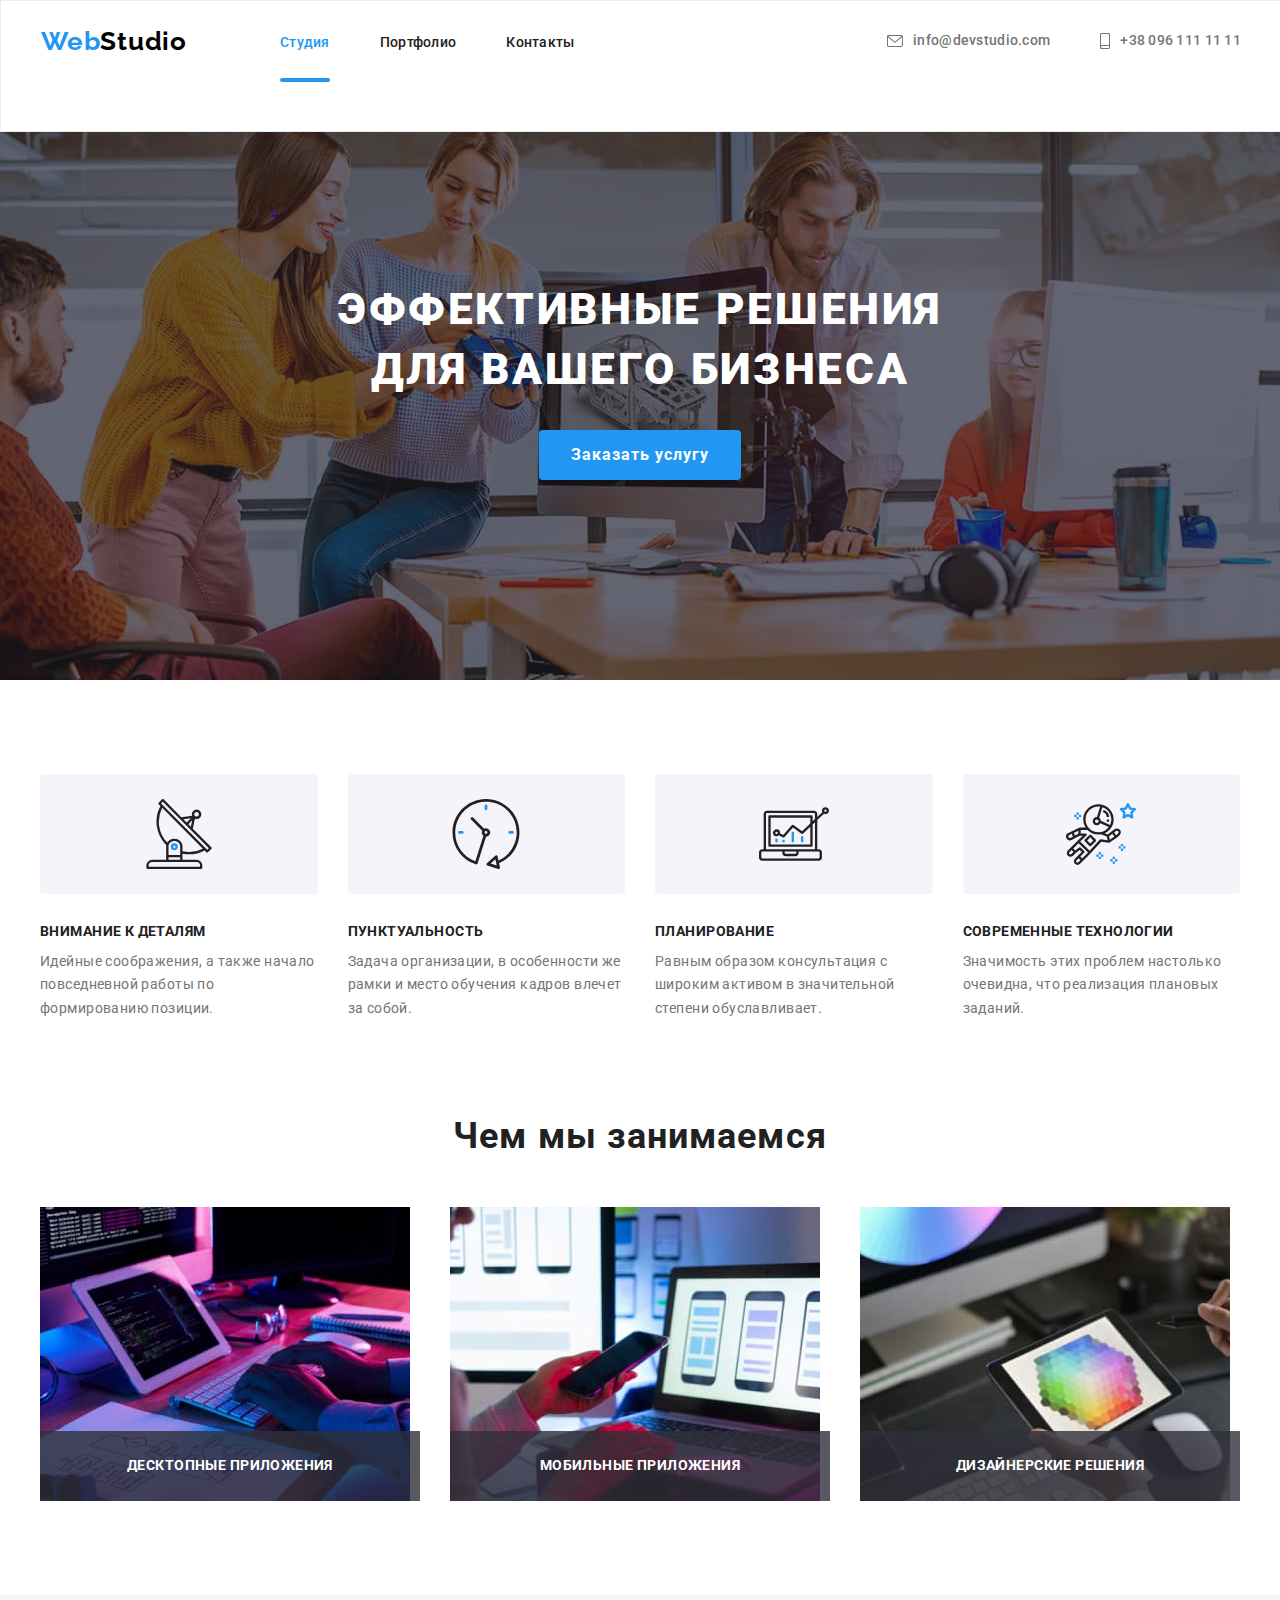
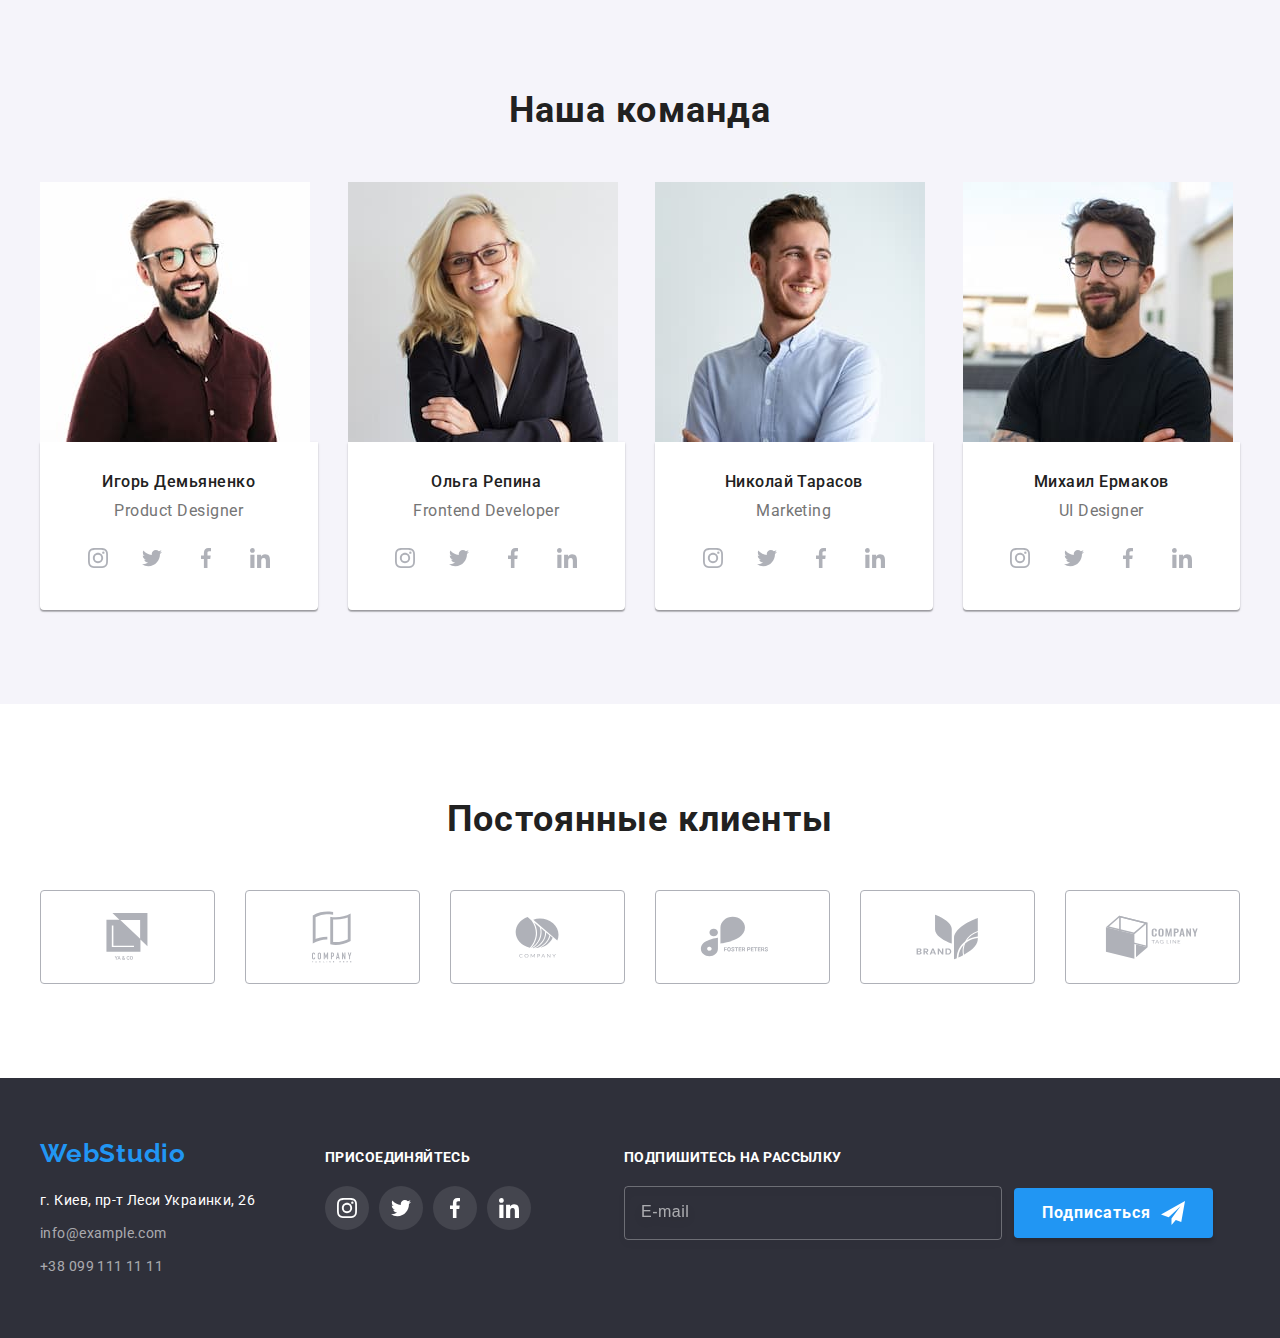
==== index.html @ 6114de19 "added settings of homework7" ====
<!DOCTYPE html>
<html lang="ru">
  <head>
    <meta charset="UTF-8" />
    <meta http-equiv="X-UA-Compatible" content="IE=edge" />
    <meta name="viewport" content="width=device-width, initial-scale=1.0" />
    <title>Web Studio</title>
    <link rel="preconnect" href="https://fonts.gstatic.com" />
    <link
      href="https://fonts.googleapis.com/css2?family=Raleway:wght@700&family=Roboto:wght@400;500;700;900&display=swap"
      rel="stylesheet"
    />
    <link rel="stylesheet" href="https://cdnjs.cloudflare.com/ajax/libs/modern-normalize/1.1.0/modern-normalize.min.css" integrity="sha512-wpPYUAdjBVSE4KJnH1VR1HeZfpl1ub8YT/NKx4PuQ5NmX2tKuGu6U/JRp5y+Y8XG2tV+wKQpNHVUX03MfMFn9Q==" crossorigin="anonymous" referrerpolicy="no-referrer" />
    <link rel="stylesheet" href="./css/main.min.css" />
  </head>

  <body>
    <!--Header-->
    <header class="header">
      <div class="container header__container">
        <nav class="navigation">
          <a class="logo link" href="./index.html" lang="en"
            >Web<span class="logo--black">Studio</span></a
          >
          <ul class="menu list">
            <li class="menu__item">
              <a class="menu__link link menu__link--current" href="./index.html">Студия</a>
            </li>
            <li class="menu__item">
              <a class="menu__link link" href="./portfolio.html">Портфолио</a>
            </li>
            <li class="menu__item">
              <a class="menu__link link" href="#contacts-studio">Контакты</a>
            </li>
          </ul>
        </nav>
        <ul class="contacts list">
          <li class="contacts__item">
            <a class="contacts__link link" href="mailto:info@devstudio.com">
              <svg class="contacts__icon" width="16" height="12">
                <use href="./images/icons.svg#icon-mail"></use>
              </svg>
              info@devstudio.com</a>
          </li>
          <li class="contacts__item">
            <a class="contacts__link link" href="tel:+380961111111">
              <svg class="contacts__icon" width="10" height="16">
                <use href="./images/icons.svg#icon-phone"></use>
              </svg>
              +38 096 111 11 11</a>
          </li>
        </ul>
      </div>
    </header>

    <main>
      <!--Hero-->
      <section class="hero">
        <div class="container">
          <h1 class="hero__title">Эффективные решения для вашего бизнеса</h1>
          <button class="btn hero__btn" type="button" data-modal-open>Заказать услугу</button>
        </div>
      </section>

      <!--Advantages-->
      <section class="advantages section">
        <h2 class="visually-hidden">Привилегии</h2>
        <div class="container">
          <ul class="advantages__list list">
            <li class="advantages__item">
              <div class="advantages__icon-container">
                <svg class="advantages__icon" width="70" height="70">
                  <use href="./images/icons.svg#icon-antenna"></use>
                </svg>
              </div>
              <h3 class="advantages__title">Внимание к деталям</h3>
              <p class="advantages__description">
                Идейные соображения, а также начало повседневной работы по формированию позиции.
              </p>
            </li>
            <li class="advantages__item">
              <div class="advantages__icon-container">
                <svg class="advantages__icon" width="70" height="70">
                  <use href="./images/icons.svg#icon-clock"></use>
                </svg>
              </div>
              <h3 class="advantages__title">Пунктуальность</h3>
              <p class="advantages__description">
                Задача организации, в особенности же рамки и место обучения кадров влечет за собой.
              </p>
            </li>
            <li class="advantages__item">
              <div class="advantages__icon-container">
                <svg class="advantages__icon" width="70" height="70">
                  <use href="./images/icons.svg#icon-diagram"></use>
                </svg>
              </div>
              <h3 class="advantages__title">Планирование</h3>
              <p class="advantages__description">
                Равным образом консультация с широким активом в значительной степени обуславливает.
              </p>
            </li>
            <li class="advantages__item">
              <div class="advantages__icon-container">
                <svg class="advantages__icon" width="70" height="70">
                  <use href="./images/icons.svg#icon-astronaut"></use>
                </svg>
              </div>
              <h3 class="advantages__title">Современные технологии</h3>
              <p class="advantages__description">
                Значимость этих проблем настолько очевидна, что реализация плановых заданий.
              </p>
            </li>
          </ul>
        </div>
      </section>

      <!--Servises-->
      <section class="servises section">
        <div class="container">
          <h2 class="servises__title title">Чем мы занимаемся</h2>
          <ul class="servises__list list">
            <li class="servises__item">
              <div class="servises__box">
              <img
                class="servises__photo"
                src="./images/our_job_laptop.jpg"
                alt="работа за компьютером"
                width="370"
                height="294"
              />
              <div class="servises__thumb">
                <p class="servises__description">Десктопные приложения</p>
              </div> 
            </div>
            </li>
            <li class="servises__item">
              <div class="servises__box">
                <img
                class="servises__photo"
                src="./images/our_job_phone.jpg"
                alt="синхронизирование с телефоном"
                width="370"
                height="294"
              />
              <div class="servises__thumb">
                <p class="servises__description">Мобильные приложения</p>
              </div> 
              </div>
            </li>
            <li class="servises__item">
              <div class="servises__box">
                <img
                  class="servises__photo"
                  src="./images/our_job_tablet.jpg"
                  alt="работа с планшетом"
                  width="370"
                  height="294"
                />
                <div class="servises__thumb">
                  <p class="servises__description">Дизайнерские решения</p>
                </div> 
              </div>  
            </li>
          </ul>
        </div>
      </section>

      <!--Team-->
      <section class="team section">
        <div class="container">
          <h2 class="team__title title">Наша команда</h2>
          <ul class="team__list list">
            <li class="team__list-item">
              <img class="team__photo"
                src="./images/igor_demiyanenko.jpg"
                alt="Игорь Демьяненко"
                width="270"
                height="260"
              />
              <div class="team__thumb">
                <h3 class="team__name">Игорь Демьяненко</h3>
                <p class="team__profession" lang="en">Product Designer</p>
                <ul class="social-list list">
                  <li class="social-list__item">
                    <a class="social-list__link link" href="https://www.instagram.com/" rel="noopener noreferrer">
                      <svg class="social-list__icon" width="20" height="20">
                        <use href="./images/icons.svg#icon-instagram"></use>
                      </svg>
                    </a>
                  </li>
                  <li class="social-list__item">
                    <a class="social-list__link link" href="https://twitter.com/" rel="noopener noreferrer">
                      <svg class="social-list__icon" width="20" height="20">
                        <use href="./images/icons.svg#icon-twitter"></use>
                      </svg>
                    </a>
                  </li>
                  <li class="social-list__item">
                    <a class="social-list__link link" href="https://www.facebook.com/" rel="noopener noreferrer">
                      <svg class="social-list__icon" width="20" height="20">
                        <use href="./images/icons.svg#icon-facebook"></use>
                      </svg>
                    </a>
                  </li>
                  <li class="social-list__item">
                    <a class="social-list__link link" href="https://www.linkedin.com" rel="noopener noreferrer">
                      <svg class="social-list__icon" width="20" height="20">
                        <use href="./images/icons.svg#icon-linkedin"></use>
                      </svg>
                    </a>
                  </li>
                </ul>
              </div>
            </li>
            <li class="team__list-item">
              <img class="team__photo"
                src="./images/olga_repina.jpg"
                alt="Ольга Репина"
                width="270"
                height="260"
              />
              <div class="team__thumb">
                <h3 class="team__name">Ольга Репина</h3>
                <p class="team__profession" lang="en">Frontend Developer</p>
                <ul class="social-list list">
                  <li class="social-list__item">
                    <a class="social-list__link link" href="https://www.instagram.com/" rel="noopener noreferrer">
                      <svg class="social-list__icon" width="20" height="20">
                        <use href="./images/icons.svg#icon-instagram"></use>
                      </svg>
                    </a>
                  </li>
                  <li class="social-list__item">
                    <a class="social-list__link link" href="https://twitter.com/" rel="noopener noreferrer">
                      <svg class="social-list__icon" width="20" height="20">
                        <use href="./images/icons.svg#icon-twitter"></use>
                      </svg>
                    </a>
                  </li>
                  <li class="social-list__item">
                    <a class="social-list__link link" href="https://www.facebook.com/" rel="noopener noreferrer">
                      <svg class="social-list__icon" width="20" height="20">
                        <use href="./images/icons.svg#icon-facebook"></use>
                      </svg>
                    </a>
                  </li>
                  <li class="social-list__item">
                    <a class="social-list__link link" href="https://www.linkedin.com" rel="noopener noreferrer">
                      <svg class="social-list__icon" width="20" height="20">
                        <use href="./images/icons.svg#icon-linkedin"></use>
                      </svg>
                    </a>
                  </li>
                </ul>
              </div>
            </li>
            <li class="team__list-item">
              <img class="team__photo"
                src="./images/nikolay_tarasov.jpg"
                alt="Николай Тарасов"
                width="270"
                height="260"
              />
              <div class="team__thumb">
                <h3 class="team__name">Николай Тарасов</h3>
                <p class="team__profession" lang="en">Marketing</p>
                <ul class="social-list list">
                  <li class="social-list__item">
                    <a class="social-list__link link" href="https://www.instagram.com/" rel="noopener noreferrer">
                      <svg class="social-list__icon" width="20" height="20">
                        <use href="./images/icons.svg#icon-instagram"></use>
                      </svg>
                    </a>
                  </li>
                  <li class="social-list__item">
                    <a class="social-list__link link" href="https://twitter.com/" rel="noopener noreferrer">
                      <svg class="social-list__icon" width="20" height="20">
                        <use href="./images/icons.svg#icon-twitter"></use>
                      </svg>
                    </a>
                  </li>
                  <li class="social-list__item">
                    <a class="social-list__link link" href="https://www.facebook.com/" rel="noopener noreferrer">
                      <svg class="social-list__icon" width="20" height="20">
                        <use href="./images/icons.svg#icon-facebook"></use>
                      </svg>
                    </a>
                  </li>
                  <li class="social-list__item">
                    <a class="social-list__link link" href="https://www.linkedin.com" rel="noopener noreferrer">
                      <svg class="social-list__icon" width="20" height="20">
                        <use href="./images/icons.svg#icon-linkedin"></use>
                      </svg>
                    </a>
                  </li>
                </ul>
              </div>
            </li>
            <li class="team__list-item">
              <img class="team__photo"
                src="./images/mikhail_ermakov.jpg"
                alt="Михаил Ермаков"
                width="270"
                height="260"
              />
              <div class="team__thumb">
                <h3 class="team__name">Михаил Ермаков</h3>
                <p class="team__profession" lang="en">UI Designer</p>
                <ul class="social-list list">
                  <li class="social-list__item">
                    <a class="social-list__link link" href="https://www.instagram.com/" rel="noopener noreferrer">
                      <svg class="social-list__icon" width="20" height="20">
                        <use href="./images/icons.svg#icon-instagram"></use>
                      </svg>
                    </a>
                  </li>
                  <li class="social-list__item">
                    <a class="social-list__link link" href="https://twitter.com/" rel="noopener noreferrer">
                      <svg class="social-list__icon" width="20" height="20">
                        <use href="./images/icons.svg#icon-twitter"></use>
                      </svg>
                    </a>
                  </li>
                  <li class="social-list__item">
                    <a class="social-list__link link" href="https://www.facebook.com/" rel="noopener noreferrer">
                      <svg class="social-list__icon" width="20" height="20">
                        <use href="./images/icons.svg#icon-facebook"></use>
                      </svg>
                    </a>
                  </li>
                  <li class="social-list__item">
                    <a class="social-list__link link" href="https://www.linkedin.com" rel="noopener noreferrer">
                      <svg class="social-list__icon" width="20" height="20">
                        <use href="./images/icons.svg#icon-linkedin"></use>
                      </svg>
                    </a>
                  </li>
                </ul>
              </div>
            </li>
          </ul>
        </div>
      </section>

      <!--Clients-->
      <section class="clients section">
        <div class="container">
          <h2 class="clients__title title">Постоянные клиенты</h2>
          <ul class="clients__list list">
            <li class="clients__list-item">
              <a class="clients__link link" href="#">
                <svg class="clients__icon" width="42" height="47">
                  <use href="./images/icons.svg#icon-client-first"></use>
                </svg>
              </a>
            </li>
            <li class="clients__list-item">
              <a class="clients__link link" href="#">
                <svg class="clients__icon" width="40" height="52">
                  <use href="./images/icons.svg#icon-client-second"></use>
                </svg>
              </a>
            </li>
            <li class="clients__list-item">
              <a class="clients__link link" href="#">
                <svg class="clients__icon" width="44" height="42">
                  <use href="./images/icons.svg#icon-client-third"></use>
                </svg>
              </a>
            </li>
            <li class="clients__list-item">
              <a class="clients__link link" href="#">
                <svg class="clients__icon" width="85" height="41">
                  <use href="./images/icons.svg#icon-client-fourth"></use>
                </svg>
              </a>
            </li>
            <li class="clients__list-item">
              <a class="clients__link link" href="#">
                <svg class="clients__icon" width="63" height="46">
                  <use href="./images/icons.svg#icon-client-fifth"></use>
                </svg>
              </a>
            </li>
            <li class="clients__list-item">
              <a class="clients__link link" href="#">
                <svg class="clients__icon" width="94" height="44">
                  <use href="./images/icons.svg#icon-client-sixth"></use>
                </svg>
              </a>
            </li>
          </ul>
        </div>
      </section>
    </main>

    <!--Footer-->
    <footer id="contacts-studio" class="footer">
      <div class="container footer__container">
        <div class="footer__contacts-box">
          <a class="logo link" href="./index.html" lang="en">Web<span class="logo--white">Studio</span></a>
          <address class="address">г. Киев, пр-т Леси Украинки, 26</address>
          <ul class="main-contacts list">
            <li class="main-contacts__item">
              <a class="main-contacts__link link" href="mailto:info@example.com">info@example.com</a>
            </li>
            <li class="main-contacts__item">
              <a class="main-contacts__link link" href="tel:+380991111111">+38 099 111 11 11</a>
            </li>
          </ul>
        </div>
        <div class="footer__social-box">
          <p class="footer__title">присоединяйтесь</p>
          <ul class="social-list list">
            <li class="social-list__item">
              <a class="social-list__link social-list__link--dark-theme link" href="https://www.instagram.com/" rel="noopener noreferrer">
                <svg class="social-list__icon" width="20" height="20">
                  <use href="./images/icons.svg#icon-instagram"></use>
                </svg>
              </a>
            </li>
            <li class="social-list__item">
              <a class="social-list__link social-list__link--dark-theme link" href="https://twitter.com/" rel="noopener noreferrer">
                <svg class="social-list__icon" width="20" height="20">
                  <use href="./images/icons.svg#icon-twitter"></use>
                </svg>
              </a>
            </li>
            <li class="social-list__item">
              <a class="social-list__link social-list__link--dark-theme link" href="https://www.facebook.com/" rel="noopener noreferrer">
                <svg class="social-list__icon" width="20" height="20">
                  <use href="./images/icons.svg#icon-facebook"></use>
                </svg>
              </a>
            </li>
            <li class="social-list__item">
              <a class="social-list__link social-list__link--dark-theme link" href="https://www.linkedin.com" rel="noopener noreferrer">
                <svg class="social-list__icon" width="20" height="20">
                  <use href="./images/icons.svg#icon-linkedin"></use>
                </svg>
              </a>
            </li>
          </ul>
        </div>
        <div class="footer__modal-box">
          <p class="footer__title">Подпишитесь на рассылку</p>
          <form class="footer__modal-form" action="#">
            <label class="footer__modal-lable">
              <input class="footer__modal-input" type="email" name="footer-mail" placeholder="E-mail">
            </label>
            <button class="footer__subscribe-btn btn" type="submit">Подписаться
              <svg class="footer__subscribe-icon" width="24" height="24">
                <use href="./images/icons.svg#icon-send"></use>
              </svg>
            </button>
          </form>
        </div>
      </div>
    </footer>

    <div class="backdrop is-hidden" data-modal>
      <div class="modal">
        <button class="modal__close-btn" type="button" data-modal-close>
        <svg class="modal__close-icon" width="18" height="18">
          <use href="./images/icons.svg#icon-close"></use>
        </svg>
      </button>
      <form class="modal-form" action="#">
        <p class="modal-form__title">Оставьте свои данные, мы вам перезвоним</p>
        <label class="modal-form__field">
          Имя
          <span class="modal-form__input-wrapper">
            <input class="modal-form__input" type="text" name="name" required minlength="2" pattern="[a-zA-Zа-яёА-ЯЁ]+" title="Введите имя используя символы кирилицы и латиницы" autofocus>
            <svg class="modal-form__icon" width="18" height="18">
              <use href="./images/icons.svg#icon-user-modal"></use>
            </svg>
          </span>
        </label>
        <label class="modal-form__field">
          Телефон
          <span class="modal-form__input-wrapper">
            <input class="modal-form__input" type="tel" name="phone" required pattern="[0-9]{3}-[0-9]{3}-[0-9]{2}-[0-9]{2}" title="096-111-11-11">
            <svg class="modal-form__icon" width="18" height="18">
              <use href="./images/icons.svg#icon-phone-modal"></use>
            </svg>
          </span>
        </label>
        <label class="modal-form__field">
          Почта
          <span class="modal-form__input-wrapper">
            <input class="modal-form__input" type="email" name="mail" required>
            <svg class="modal-form__icon" width="18" height="18">
              <use href="./images/icons.svg#icon-mail-modal"></use>
            </svg>
          </span>
        </label>
        <label class="modal-form__field">
          Комментарий
          <textarea class="modal-form__textarea" name="comment" placeholder="Введите текст"></textarea>
        </label>
        <input class="modal-form__checkbox visually-hidden" type="checkbox" id="policy-agreement" name="checkbox" required>
        <label class="modal-form__policy-label" for="policy-agreement">Соглашаюсь с рассылкой и принимаю&nbsp;<a href="#" class="modal-form__policy-link">Условия договора</a></label>
        <button class="modal-form__btn btn" type="submit" >Отправить</button>
      </form>
      </div>
    </div>

    <script src="./js/modal.js"></script>
  </body>
</html>
---- css/main.min.css ----
:root{--main-font: 'Roboto', sans-serif;--secondary-font: 'Raleway', sans-serif;--main-font-color: #212121;--secondary-font-color: #757575;--accent-color: #2196f3;--main-background-color: #F5F4FA;--secondary-background-color: #2f303a}.visually-hidden{position:absolute !important;clip:rect(1px 1px 1px 1px);clip:rect(1px, 1px, 1px, 1px);padding:0 !important;border:0 !important;height:1px !important;width:1px !important;overflow:hidden}.advantages__title,.servises__description,.footer__title{font-weight:700;font-size:14px;line-height:1.14;letter-spacing:0.03em;text-transform:uppercase;color:#FFFFFF}h1,h2,h3,h4,h5,h6,p{margin-top:0;margin-bottom:0}ul,ol{margin-top:0;margin-bottom:0;padding-left:0}img{display:block;max-width:100%}.list{list-style:none}.link{text-decoration:none}body{margin:0;padding-top:80px;font-family:var(--main-font);color:var(--main-font-color)}.section{padding-top:94px;padding-bottom:94px}.container{width:1200px;margin-left:auto;margin-right:auto;padding-left:15px;padding-right:15px}.logo{display:block;font-family:var(--secondary-font);font-weight:700;font-size:26px;line-height:1.19;letter-spacing:0.03em;color:var(--accent-color)}.title{font-size:36px;line-height:1.17;text-align:center;letter-spacing:0.03em}.social-list{display:flex;justify-content:center}.social-list__item:not(:last-child){margin-right:10px}.social-list__link{display:flex;justify-content:center;align-items:center;width:44px;height:44px;border-radius:50%;fill:#AFB1B8;background-color:#FFFFFF;transition:background-color 250ms cubic-bezier(0.4, 0, 0.2, 1)}.social-list__link:hover,.social-list__link:focus{fill:#FFFFFF;background-color:var(--accent-color)}.btn{align-items:center;justify-content:center;font-family:inherit;font-weight:700;font-size:16px;line-height:1.87;letter-spacing:0.06em;color:#ffffff;background:var(--accent-color);box-shadow:0px 4px 4px rgba(0,0,0,0.15);border:none;border-radius:4px;cursor:pointer;transition:background-color 250ms cubic-bezier(0.4, 0, 0.2, 1)}.btn:hover,.btn:focus{background:#188CE8}.backdrop{position:fixed;top:0;left:0;width:100vw;height:100vh;z-index:200;background-color:rgba(0,0,0,0.2);opacity:1;visibility:visible;pointer-events:auto;transition:opacity 250ms cubic-bezier(0.4, 0, 0.2, 1),visibility 250ms cubic-bezier(0.4, 0, 0.2, 1)}.modal{position:absolute;left:50%;top:50%;transform:translate(-50%, -50%);width:528px;height:581px;background-color:#FFFFFF}.modal__close-btn{position:absolute;display:flex;align-items:center;justify-content:center;top:8px;right:8px;padding:0;width:30px;height:30px;background:#FFFFFF;border:1px solid rgba(0,0,0,0.1);border-radius:50%;cursor:pointer;transition:border-color 250ms cubic-bezier(0.4, 0, 0.2, 1),fill 250ms cubic-bezier(0.4, 0, 0.2, 1)}.modal__close-btn:hover,.modal__close-btn:focus{border-color:var(--accent-color);fill:var(--accent-color)}.is-hidden{opacity:0;visibility:hidden;pointer-events:none}.modal-form{display:flex;flex-direction:column;padding:40px}.modal-form__title{margin-bottom:12px;font-weight:700;font-size:20px;line-height:1.15;text-align:center;letter-spacing:0.03em}.modal-form__field{font-size:12px;line-height:1.17;letter-spacing:0.01em;color:var(--secondary-font-color)}.modal-form__input-wrapper{position:relative;display:block;margin-bottom:10px;margin-top:4px}.modal-form__input{width:100%;height:40px;padding-left:42px;border:1px solid rgba(33,33,33,0.2);border-radius:4px;transition:border-color 250ms cubic-bezier(0.4, 0, 0.2, 1)}.modal-form__input:focus{outline:none;border-color:var(--accent-color)}.modal-form__icon{position:absolute;display:block;left:12px;top:50%;transform:translateY(-50%);transition:fill 250ms cubic-bezier(0.4, 0, 0.2, 1)}.modal-form__input:focus+.modal-form__icon{fill:var(--accent-color)}.modal-form__textarea{width:100%;height:120px;resize:none;margin-top:4px;padding:12px 16px;border:1px solid rgba(33,33,33,0.2);border-radius:4px;transition:border-color 250ms cubic-bezier(0.4, 0, 0.2, 1)}.modal-form__textarea:focus{outline:none;border-color:var(--accent-color)}.modal-form__textarea::placeholder{font-size:12px;line-height:1.17;letter-spacing:0.01em;color:rgba(117,117,117,0.5)}.modal-form__policy-label{display:flex;align-items:center;justify-content:center;margin-top:20px;font-size:14px;line-height:1.71;letter-spacing:0.03em;color:var(--secondary-font-color)}.modal-form__policy-label::before{content:"";display:block;width:16px;height:15px;margin-right:8px;border-radius:2px;border:2px solid #212121;cursor:pointer;transition:background-color 250ms cubic-bezier(0.4, 0, 0.2, 1)}.modal-form__checkbox:checked+.modal-form__policy-label::before{background-image:url(../images/checkbox.svg);background-repeat:no-repeat;background-color:var(--accent-color);background-position:center;border:none}.modal-form__policy-link{color:var(--accent-color)}.modal-form__btn{align-self:center;margin-top:30px;padding:10px 55px}.header{position:fixed;top:0;left:0;width:100%;min-height:80px;z-index:100;padding:25px 0;border:1px solid #ECECEC;background-color:#FFFFFF}.header__container{display:flex;align-items:center}.navigation{display:flex;align-items:center}.logo--black{margin-right:93px;color:#000}.menu{display:flex;align-items:center}.menu__item:not(:last-child),.contacts__item:not(:last-child){margin-right:50px}.menu__link{position:relative;padding-top:5px;padding-bottom:5px;font-style:normal;font-weight:500;font-size:14px;line-height:1.14;letter-spacing:0.02em;color:inherit;transition:color 250ms cubic-bezier(0.4, 0, 0.2, 1)}.menu__link:hover,.menu__link:focus{color:var(--accent-color)}.menu__link--current{position:relative;color:var(--accent-color);padding-bottom:32px}.menu__link--current::after{position:absolute;display:block;content:"";height:4px;bottom:0;width:100%;background-color:var(--accent-color);border-radius:2px}.contacts{display:flex;align-items:center;margin-left:auto}.contacts__link{display:flex;align-items:center;padding-top:5px;padding-bottom:5px;font-weight:500;font-size:14px;line-height:1.14;letter-spacing:0.02em;color:var(--secondary-font-color);fill:var(--secondary-font-color);transition:color 250ms cubic-bezier(0.4, 0, 0.2, 1),fill 250ms cubic-bezier(0.4, 0, 0.2, 1)}.contacts__link:hover,.contacts__link:focus{color:var(--accent-color);fill:var(--accent-color)}.contacts__icon{margin-right:10px}.hero{max-width:1600px;margin-left:auto;margin-right:auto;background-color:var(--secondary-background-color);background-image:linear-gradient(to right, rgba(47,48,58,0.4), rgba(47,48,58,0.4)),url("../images/hero.jpg");background-repeat:no-repeat;background-position:center;background-size:cover;text-align:center;padding:200px 0}.hero__title{width:696px;margin-left:auto;margin-right:auto;margin-bottom:30px;font-family:Roboto;font-weight:900;font-size:44px;line-height:1.36;letter-spacing:0.06em;text-transform:uppercase;color:#ffffff}.hero__btn{padding:10px 32px}.advantages{padding-bottom:47px}.advantages__list{display:flex;flex-wrap:wrap;margin-left:-30px;margin-top:-30px}.advantages__item{flex-basis:calc((100% - 120px) / 4);margin-left:30px;margin-top:30px}.advantages__icon-container{display:flex;justify-content:center;align-items:center;height:120px;margin-bottom:30px;background-color:var(--main-background-color);border-radius:4px}.advantages__title{margin-bottom:10px;color:var(--main-font-color)}.advantages__description{font-size:14px;line-height:1.71;letter-spacing:0.03em;color:var(--secondary-font-color)}.servises{padding-top:47px}.servises__title{margin-bottom:50px}.servises__list{display:flex;flex-wrap:wrap;margin-left:-30px;margin-top:-30px}.servises__box{position:relative}.servises__thumb{position:absolute;display:flex;align-items:center;justify-content:center;bottom:0;left:0;width:100%;height:70px;background:rgba(47,48,58,0.8)}.servises__item{flex-basis:calc((100% - 90px) / 3);margin-left:30px;margin-top:30px}.team{background-color:var(--main-background-color)}.team__title{margin-bottom:50px}.team__list{display:flex;flex-wrap:wrap;margin-left:-30px;margin-top:-30px}.team__list-item{flex-basis:calc((100% - 120px) / 4);margin-left:30px;margin-top:30px}.team__thumb{padding:30px 0;background:#FFFFFF;box-shadow:0px 1px 3px rgba(0,0,0,0.12),0px 1px 1px rgba(0,0,0,0.14),0px 2px 1px rgba(0,0,0,0.2);border-radius:0px 0px 4px 4px}.team__name{margin-bottom:10px;font-weight:500;font-size:16px;line-height:1.19;text-align:center;letter-spacing:0.03em}.team__profession{margin-bottom:16px;font-size:16px;line-height:1.19;text-align:center;letter-spacing:0.03em;color:var(--secondary-font-color)}.clients__title{margin-bottom:50px}.clients__list{display:flex;flex-wrap:wrap;margin-left:-30px;margin-top:-30px}.clients__list-item{flex-basis:calc((100% - 180px) / 6);margin-left:30px;margin-top:30px}.clients__link{display:flex;justify-content:center;align-items:center;height:92px;border:1px solid #AFB1B8;border-radius:4px;fill:#AFB1B8;transition:border-color 250ms cubic-bezier(0.4, 0, 0.2, 1),fill 250ms cubic-bezier(0.4, 0, 0.2, 1)}.clients__link:hover,.clients__link:focus{border-color:var(--accent-color);fill:var(--accent-color)}.filter-list{display:flex;justify-content:center;align-items:center;margin-bottom:50px}.filter-list__item:not(:last-child){margin-right:8px}.filter-list__btn{padding:6px 22px;font-family:inherit;font-weight:500;font-size:16px;line-height:1.62;text-align:center;letter-spacing:0.03em;background:var(--main-background-color);border:none;border-radius:4px;cursor:pointer;transition:background-color 250ms cubic-bezier(0.4, 0, 0.2, 1)}.filter-list__btn:hover,.filter-list__btn:focus{color:#FFFFFF;background-color:var(--accent-color);box-shadow:0px 3px 1px rgba(0,0,0,0.1),0px 1px 2px rgba(0,0,0,0.08),0px 2px 2px rgba(0,0,0,0.12);border-radius:4px}.filter-list__btn--current{color:#FFFFFF;background:var(--accent-color);box-shadow:0px 3px 1px rgba(0,0,0,0.1),0px 1px 2px rgba(0,0,0,0.08),0px 2px 2px rgba(0,0,0,0.12);border-radius:4px}.portfolio{display:flex;flex-wrap:wrap;margin-left:-30px;margin-top:-30px}.portfolio__item{flex-basis:calc((100% - 90px) / 3);margin-left:30px;margin-top:30px}.portfolio__link{display:block;color:inherit;transition:box-shadow 250ms cubic-bezier(0.4, 0, 0.2, 1)}.portfolio__link:hover,.portfolio__link:focus{box-shadow:0px 1px 1px rgba(0,0,0,0.12),0px 4px 4px rgba(0,0,0,0.06),1px 4px 6px rgba(0,0,0,0.16)}.portfolio__link:hover .product__thumb,.portfolio__link:focus .product__thumb{transform:translateY(0%)}.product{position:relative;overflow:hidden}.product__thumb{position:absolute;display:flex;justify-content:center;align-items:center;top:0;left:0;padding:0 24px;width:100%;height:100%;transform:translateY(100%);overflow:hidden;background:rgba(33,150,243,0.9);overflow:auto;transition:transform 250ms cubic-bezier(0.4, 0, 0.2, 1)}.product__description{font-size:18px;line-height:1,56;letter-spacing:0.03em;color:#FFFFFF}.product__border{border:1px solid #EEEEEE;padding:20px 24px}.product__name{font-size:18px;line-height:2;letter-spacing:0.06em;margin-bottom:4px}.product__type{font-size:16px;line-height:1.87;letter-spacing:0.03em;color:var(--secondary-font-color)}.footer{padding:60px 0;background-color:var(--secondary-background-color)}.footer__container{display:flex;align-items:baseline}.logo-white{color:#FFFFFF}.address{margin-top:20px;font-style:normal;font-size:14px;line-height:1.71;letter-spacing:0.03em;color:#FFFFFF}.main-contacts{display:block}.main-contacts__item{margin-top:9px}.main-contacts__link{font-size:14px;line-height:1.71;letter-spacing:0.03em;color:rgba(255,255,255,0.6);transition:color 250ms cubic-bezier(0.4, 0, 0.2, 1)}.main-contacts__link:hover,.main-contacts__link:focus{color:#FFFFFF}.footer__social-box{margin-left:70px}.footer__title{margin-bottom:20px}.social-list__link--dark-theme{fill:#ffffff;background-color:rgba(255,255,255,0.1)}.footer__modal-box{margin-left:93px}.footer__modal-form{display:flex;align-items:center}.footer__modal-lable{margin-right:12px}.footer__modal-input{height:50px;width:358px;padding-left:16px;border:1px solid rgba(255,255,255,0.3);filter:drop-shadow(0px 4px 4px rgba(0,0,0,0.15));border-radius:4px;background-color:transparent;color:#ffffff;transition:border-color 250ms cubic-bezier(0.4, 0, 0.2, 1)}.footer__modal-input:focus{border-color:var(--accent-color);outline:none}.footer__modal-input::placeholder{font-size:16px;line-height:1.25;letter-spacing:0.03em;color:rgba(255,255,255,0.6)}.footer__subscribe-btn{display:flex;padding:10px 28px}.footer__subscribe-icon{margin-left:10px;fill:#ffffff}
/*# sourceMappingURL=main.min.css.map */
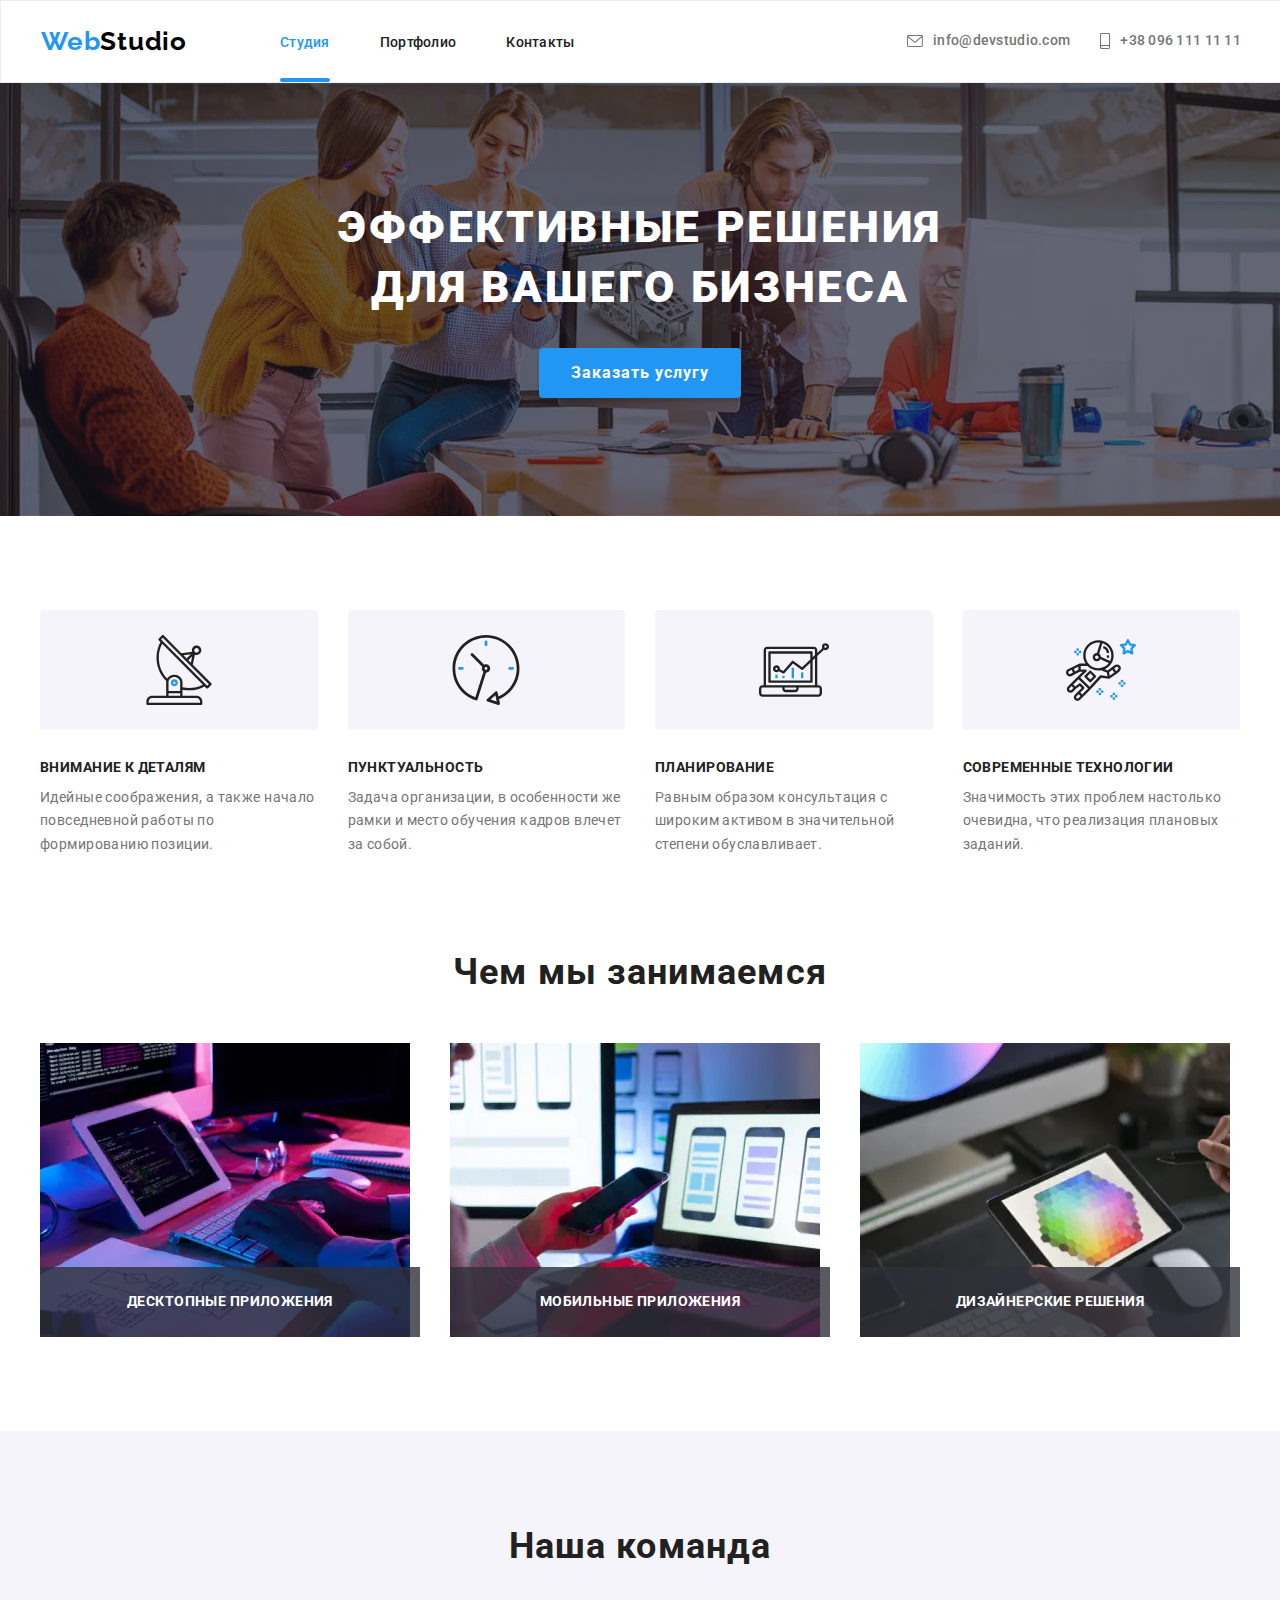
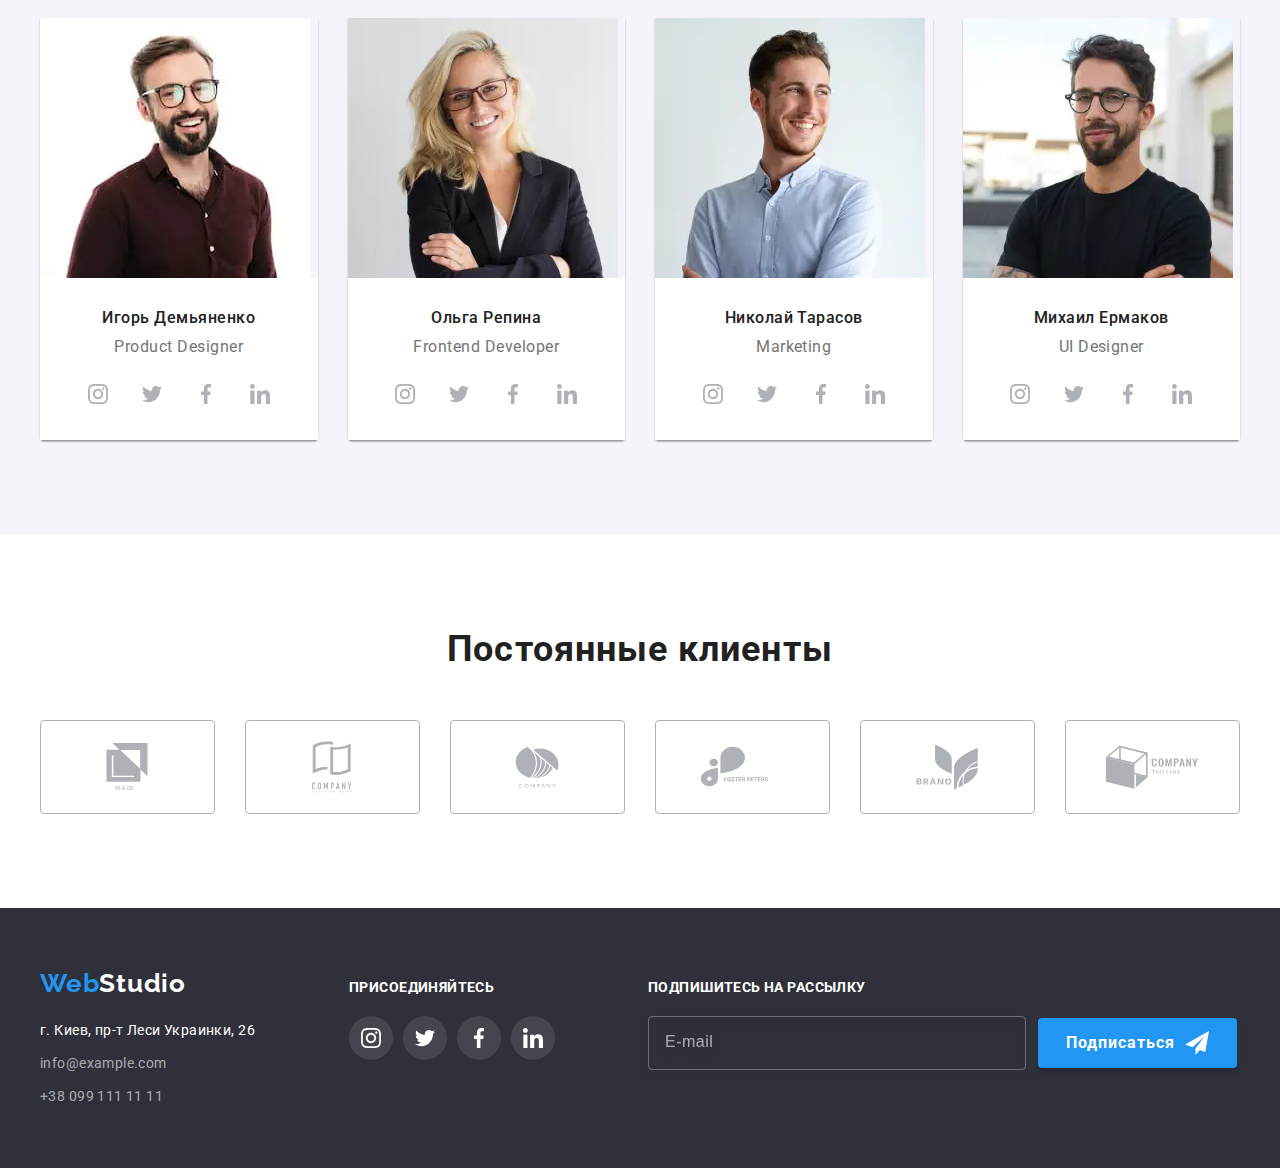
==== commit 23db29e3: "added modernization for phone and tablet" ====
--- a/index.html
+++ b/index.html
@@ -19,7 +19,7 @@
     <header class="header">
       <div class="container header__container">
         <nav class="navigation">
-          <a class="logo link" href="./index.html" lang="en"
+          <a class="logo logo--header link" href="./index.html" lang="en"
             >Web<span class="logo--black">Studio</span></a
           >
           <ul class="menu list">
@@ -37,19 +37,70 @@
         <ul class="contacts list">
           <li class="contacts__item">
             <a class="contacts__link link" href="mailto:info@devstudio.com">
-              <svg class="contacts__icon" width="16" height="12">
+              <svg class="contacts__icon contacts__icon--mail" width="14" height="10">
                 <use href="./images/icons.svg#icon-mail"></use>
               </svg>
               info@devstudio.com</a>
           </li>
           <li class="contacts__item">
             <a class="contacts__link link" href="tel:+380961111111">
-              <svg class="contacts__icon" width="10" height="16">
+              <svg class="contacts__icon contacts__icon--phone" width="10" height="14">
                 <use href="./images/icons.svg#icon-phone"></use>
               </svg>
               +38 096 111 11 11</a>
           </li>
         </ul>
+        <button class="burger-btn mobile-menu__btn" type="button" data-menu-open>
+          <svg class="burger-btn__icon" width="40" height="40">
+              <use href="./images/icons.svg#icon-burger"></use>
+          </svg>
+        </button>
+        <div class="mobile-menu" data-menu>
+          <div class="mobile-menu__container container">
+            <button class="mobile-menu__close-btn mobile-menu__btn" type="button" data-menu-close>
+              <svg class="mobile-menu__close-icon" width="40" height="40">
+                <use href="./images/icons.svg#icon-close"></use>
+              </svg>
+            </button>
+            <div class="mobile-menu__thumb">
+              <ul class="mobile-menu__list list">
+                <li class="mobile-menu__list-item">
+                  <a class="mobile-menu__link link mobile-menu__link--current" href="./index.html">Студия</a>
+                </li>
+                <li class="mobile-menu__list-item">
+                  <a class="mobile-menu__link link" href="./portfolio.html">Портфолио</a>
+                </li>
+                <li class="mobile-menu__list-item">
+                  <a class="mobile-menu__link link" href="#contacts-studio">Контакты</a>
+                </li>
+              </ul>
+           </div>
+           <div class="mobile-menu__thumb">
+              <ul class="mobile-menu__contacts list">
+                <li class="mobile-menu__contacts-item">
+                  <a class="mobile-menu__phone link" href="tel:+380961111111">+38 096 111 11 11</a>
+                </li>
+                <li class="mobile-menu__contacts-item">
+                  <a class="mobile-menu__mail link" href="mailto:info@devstudio.com">info@devstudio.com</a>
+                </li>
+              </ul>
+              <ul class="mobile-menu__social-list list">
+                <li class="mobile-menu__social-list-item">
+                  <a class="mobile-menu__social-link link" href="https://www.instagram.com/" target="_blank" rel="noopener norefferer">Instagram</a>
+                </li>
+                <li class="mobile-menu__social-list-item">
+                  <a class="mobile-menu__social-link link" href="https://twitter.com/" target="_blank" rel="noopener norefferer">Twitter</a>
+                </li>
+                <li class="mobile-menu__social-list-item">
+                  <a class="mobile-menu__social-link link" href="https://www.facebook.com/" target="_blank" rel="noopener norefferer">Facebook</a>
+                </li>
+                <li class="mobile-menu__social-list-item">
+                  <a class="mobile-menu__social-link link" href="https://www.linkedin.com" target="_blank" rel="noopener norefferer">LinkedIn</a>
+                </li>
+              </ul>
+           </div>
+          </div>
+        </div>
       </div>
     </header>
 
@@ -122,13 +173,14 @@
           <ul class="servises__list list">
             <li class="servises__item">
               <div class="servises__box">
-              <img
-                class="servises__photo"
-                src="./images/our_job_laptop.jpg"
-                alt="работа за компьютером"
-                width="370"
-                height="294"
-              />
+                <picture>
+                  <source
+                      srcset="./images/our_job_laptop_desktop.webp 1x, ./images/our_job_laptop_desktop@2x.webp 2x"
+                      type="image/webp">
+                  <source
+                      srcset="./images/our_job_laptop_desktop.jpg 1x, ./images/our_job_laptop_desktop@2x.jpg 2x">
+                  <img class="servises__photo" src="#" alt="работа за компьютером" />
+                </picture>
               <div class="servises__thumb">
                 <p class="servises__description">Десктопные приложения</p>
               </div> 
@@ -136,27 +188,29 @@
             </li>
             <li class="servises__item">
               <div class="servises__box">
-                <img
-                class="servises__photo"
-                src="./images/our_job_phone.jpg"
-                alt="синхронизирование с телефоном"
-                width="370"
-                height="294"
-              />
-              <div class="servises__thumb">
-                <p class="servises__description">Мобильные приложения</p>
-              </div> 
+                <picture>
+                  <source
+                      srcset="./images/our_job_phone_desktop.webp 1x, ./images/our_job_phone_desktop@2x.webp 2x"
+                      type="image/webp">
+                  <source
+                      srcset="./images/our_job_phone_desktop.jpg 1x, ./images/our_job_phone_desktop@2x.jpg 2x">
+                  <img class="servises__photo" src="#" alt="синхронизирование с телефоном" />
+                </picture>
+                <div class="servises__thumb">
+                  <p class="servises__description">Мобильные приложения</p>
+                </div> 
               </div>
             </li>
             <li class="servises__item">
               <div class="servises__box">
-                <img
-                  class="servises__photo"
-                  src="./images/our_job_tablet.jpg"
-                  alt="работа с планшетом"
-                  width="370"
-                  height="294"
-                />
+                <picture>
+                  <source
+                      srcset="./images/our_job_tablet_desktop.webp 1x, ./images/our_job_tablet_desktop@2x.webp 2x"
+                      type="image/webp">
+                  <source
+                      srcset="./images/our_job_tablet_desktop.jpg 1x, ./images/our_job_tablet_desktop@2x.jpg 2x">
+                  <img class="servises__photo" src="#" alt="работа с планшетом" />
+                </picture>
                 <div class="servises__thumb">
                   <p class="servises__description">Дизайнерские решения</p>
                 </div> 
@@ -172,39 +226,54 @@
           <h2 class="team__title title">Наша команда</h2>
           <ul class="team__list list">
             <li class="team__list-item">
-              <img class="team__photo"
-                src="./images/igor_demiyanenko.jpg"
-                alt="Игорь Демьяненко"
-                width="270"
-                height="260"
-              />
+              <picture>
+                <source media="(min-width: 1200px)"
+                    srcset="./images/igor_demiyanenko_desktop.webp 1x, ./images/igor_demiyanenko_desktop@2x.webp 2x"
+                    type="image/webp">
+                <source media="(min-width: 1200px)"
+                    srcset="./images/igor_demiyanenko_desktop.jpg 1x, ./images/igor_demiyanenko_desktop@2x.jpg 2x">
+
+                <source media="(min-width: 768px)"
+                    srcset="./images/igor_demiyanenko_tablet.webp 1x, ./images/igor_demiyanenko_tablet@2x.webp 2x"
+                    type="image/webp">
+                <source media="(min-width: 768px)"
+                    srcset="./images/igor_demiyanenko_tablet.jpg 1x, ./images/igor_demiyanenko_tablet@2x.jpg 2x">
+
+                <source
+                    srcset="./images/igor_demiyanenko_phone.webp 1x, ./images/igor_demiyanenko_phone@2x.webp 2x"
+                    type="image/webp">
+                <source
+                    srcset="./images/igor_demiyanenko_phone.jpg 1x, ./images/igor_demiyanenko_phone@2x.jpg 2x">
+
+                <img class="team__photo" src="#" alt="Игорь Демьяненко" />
+            </picture>
               <div class="team__thumb">
                 <h3 class="team__name">Игорь Демьяненко</h3>
                 <p class="team__profession" lang="en">Product Designer</p>
                 <ul class="social-list list">
                   <li class="social-list__item">
-                    <a class="social-list__link link" href="https://www.instagram.com/" rel="noopener noreferrer">
+                    <a class="social-list__link link" href="https://www.instagram.com/" target="_blank" rel="noopener norefferer">
                       <svg class="social-list__icon" width="20" height="20">
                         <use href="./images/icons.svg#icon-instagram"></use>
                       </svg>
                     </a>
                   </li>
                   <li class="social-list__item">
-                    <a class="social-list__link link" href="https://twitter.com/" rel="noopener noreferrer">
+                    <a class="social-list__link link" href="https://twitter.com/" target="_blank" rel="noopener noreferrer">
                       <svg class="social-list__icon" width="20" height="20">
                         <use href="./images/icons.svg#icon-twitter"></use>
                       </svg>
                     </a>
                   </li>
                   <li class="social-list__item">
-                    <a class="social-list__link link" href="https://www.facebook.com/" rel="noopener noreferrer">
+                    <a class="social-list__link link" href="https://www.facebook.com/" target="_blank" rel="noopener noreferrer">
                       <svg class="social-list__icon" width="20" height="20">
                         <use href="./images/icons.svg#icon-facebook"></use>
                       </svg>
                     </a>
                   </li>
                   <li class="social-list__item">
-                    <a class="social-list__link link" href="https://www.linkedin.com" rel="noopener noreferrer">
+                    <a class="social-list__link link" href="https://www.linkedin.com" target="_blank" rel="noopener noreferrer">
                       <svg class="social-list__icon" width="20" height="20">
                         <use href="./images/icons.svg#icon-linkedin"></use>
                       </svg>
@@ -214,39 +283,54 @@
               </div>
             </li>
             <li class="team__list-item">
-              <img class="team__photo"
-                src="./images/olga_repina.jpg"
-                alt="Ольга Репина"
-                width="270"
-                height="260"
-              />
+              <picture>
+                <source media="(min-width: 1200px)"
+                    srcset="./images/olga_repina_desktop.webp 1x, ./images/olga_repina_desktop@2x.webp 2x"
+                    type="image/webp">
+                <source media="(min-width: 1200px)"
+                    srcset="./images/olga_repina_desktop.jpg 1x, ./images/olga_repina_desktop@2x.jpg 2x">
+
+                <source media="(min-width: 768px)"
+                    srcset="./images/olga_repina_tablet.webp 1x, ./images/olga_repina_tablet@2x.webp 2x"
+                    type="image/webp">
+                <source media="(min-width: 768px)"
+                    srcset="./images/olga_repina_tablet.jpg 1x, ./images/olga_repina_tablet@2x.jpg 2x">
+
+                <source
+                    srcset="./images/olga_repina_phone.webp 1x, ./images/olga_repina_phone@2x.webp 2x"
+                    type="image/webp">
+                <source
+                    srcset="./images/olga_repina_phone.jpg 1x, ./images/olga_repina_phone@2x.jpg 2x">
+
+                <img class="team__photo" src="#" alt="Ольга Репина" />
+            </picture>
               <div class="team__thumb">
                 <h3 class="team__name">Ольга Репина</h3>
                 <p class="team__profession" lang="en">Frontend Developer</p>
                 <ul class="social-list list">
                   <li class="social-list__item">
-                    <a class="social-list__link link" href="https://www.instagram.com/" rel="noopener noreferrer">
+                    <a class="social-list__link link" href="https://www.instagram.com/" target="_blank" rel="noopener noreferrer">
                       <svg class="social-list__icon" width="20" height="20">
                         <use href="./images/icons.svg#icon-instagram"></use>
                       </svg>
                     </a>
                   </li>
                   <li class="social-list__item">
-                    <a class="social-list__link link" href="https://twitter.com/" rel="noopener noreferrer">
+                    <a class="social-list__link link" href="https://twitter.com/" target="_blank" rel="noopener noreferrer">
                       <svg class="social-list__icon" width="20" height="20">
                         <use href="./images/icons.svg#icon-twitter"></use>
                       </svg>
                     </a>
                   </li>
                   <li class="social-list__item">
-                    <a class="social-list__link link" href="https://www.facebook.com/" rel="noopener noreferrer">
+                    <a class="social-list__link link" href="https://www.facebook.com/" target="_blank" rel="noopener noreferrer">
                       <svg class="social-list__icon" width="20" height="20">
                         <use href="./images/icons.svg#icon-facebook"></use>
                       </svg>
                     </a>
                   </li>
                   <li class="social-list__item">
-                    <a class="social-list__link link" href="https://www.linkedin.com" rel="noopener noreferrer">
+                    <a class="social-list__link link" href="https://www.linkedin.com" target="_blank" rel="noopener noreferrer">
                       <svg class="social-list__icon" width="20" height="20">
                         <use href="./images/icons.svg#icon-linkedin"></use>
                       </svg>
@@ -256,39 +340,54 @@
               </div>
             </li>
             <li class="team__list-item">
-              <img class="team__photo"
-                src="./images/nikolay_tarasov.jpg"
-                alt="Николай Тарасов"
-                width="270"
-                height="260"
-              />
+              <picture>
+                <source media="(min-width: 1200px)"
+                    srcset="./images/nikolay_tarasov_desktop.webp 1x, ./images/nikolay_tarasov_desktop@2x.webp 2x"
+                    type="image/webp">
+                <source media="(min-width: 1200px)"
+                    srcset="./images/nikolay_tarasov_desktop.jpg 1x, ./images/nikolay_tarasov_desktop@2x.jpg 2x">
+
+                <source media="(min-width: 768px)"
+                    srcset="./images/nikolay_tarasov_tablet.webp 1x, ./images/nikolay_tarasov_tablet@2x.webp 2x"
+                    type="image/webp">
+                <source media="(min-width: 768px)"
+                    srcset="./images/nikolay_tarasov_tablet.jpg 1x, ./images/nikolay_tarasov_tablet@2x.jpg 2x">
+
+                <source
+                    srcset="./images/nikolay_tarasov_phone.webp 1x, ./images/nikolay_tarasov_phone@2x.webp 2x"
+                    type="image/webp">
+                <source
+                    srcset="./images/nikolay_tarasov_phone.jpg 1x, ./images/nikolay_tarasov_phone@2x.jpg 2x">
+
+                <img class="team__photo" src="#" alt="Николай Тарасов" />
+            </picture>
               <div class="team__thumb">
                 <h3 class="team__name">Николай Тарасов</h3>
                 <p class="team__profession" lang="en">Marketing</p>
                 <ul class="social-list list">
                   <li class="social-list__item">
-                    <a class="social-list__link link" href="https://www.instagram.com/" rel="noopener noreferrer">
+                    <a class="social-list__link link" href="https://www.instagram.com/" target="_blank" rel="noopener noreferrer">
                       <svg class="social-list__icon" width="20" height="20">
                         <use href="./images/icons.svg#icon-instagram"></use>
                       </svg>
                     </a>
                   </li>
                   <li class="social-list__item">
-                    <a class="social-list__link link" href="https://twitter.com/" rel="noopener noreferrer">
+                    <a class="social-list__link link" href="https://twitter.com/" target="_blank" rel="noopener noreferrer">
                       <svg class="social-list__icon" width="20" height="20">
                         <use href="./images/icons.svg#icon-twitter"></use>
                       </svg>
                     </a>
                   </li>
                   <li class="social-list__item">
-                    <a class="social-list__link link" href="https://www.facebook.com/" rel="noopener noreferrer">
+                    <a class="social-list__link link" href="https://www.facebook.com/" target="_blank" rel="noopener noreferrer">
                       <svg class="social-list__icon" width="20" height="20">
                         <use href="./images/icons.svg#icon-facebook"></use>
                       </svg>
                     </a>
                   </li>
                   <li class="social-list__item">
-                    <a class="social-list__link link" href="https://www.linkedin.com" rel="noopener noreferrer">
+                    <a class="social-list__link link" href="https://www.linkedin.com" target="_blank" rel="noopener noreferrer">
                       <svg class="social-list__icon" width="20" height="20">
                         <use href="./images/icons.svg#icon-linkedin"></use>
                       </svg>
@@ -298,39 +397,54 @@
               </div>
             </li>
             <li class="team__list-item">
-              <img class="team__photo"
-                src="./images/mikhail_ermakov.jpg"
-                alt="Михаил Ермаков"
-                width="270"
-                height="260"
-              />
+              <picture>
+                <source media="(min-width: 1200px)"
+                    srcset="./images/mikhail_ermakov_desktop.webp 1x, ./images/mikhail_ermakov_desktop@2x.webp 2x"
+                    type="image/webp">
+                <source media="(min-width: 1200px)"
+                    srcset="./images/mikhail_ermakov_desktop.jpg 1x, ./images/mikhail_ermakov_desktop@2x.jpg 2x">
+
+                <source media="(min-width: 768px)"
+                    srcset="./images/mikhail_ermakov_tablet.webp 1x, ./images/mikhail_ermakov_tablet@2x.webp 2x"
+                    type="image/webp">
+                <source media="(min-width: 768px)"
+                    srcset="./images/mikhail_ermakov_tablet.jpg 1x, ./images/mikhail_ermakov_tablet@2x.jpg 2x">
+
+                <source
+                    srcset="./images/mikhail_ermakov_phone.webp 1x, ./images/mikhail_ermakov_phone@2x.webp 2x"
+                    type="image/webp">
+                <source
+                    srcset="./images/mikhail_ermakov_phone.jpg 1x, ./images/mikhail_ermakov_phone@2x.jpg 2x">
+
+                <img class="team__photo" src="#" alt="Михаил Ермаков" />
+            </picture>
               <div class="team__thumb">
                 <h3 class="team__name">Михаил Ермаков</h3>
                 <p class="team__profession" lang="en">UI Designer</p>
                 <ul class="social-list list">
                   <li class="social-list__item">
-                    <a class="social-list__link link" href="https://www.instagram.com/" rel="noopener noreferrer">
+                    <a class="social-list__link link" href="https://www.instagram.com/" target="_blank" rel="noopener noreferrer">
                       <svg class="social-list__icon" width="20" height="20">
                         <use href="./images/icons.svg#icon-instagram"></use>
                       </svg>
                     </a>
                   </li>
                   <li class="social-list__item">
-                    <a class="social-list__link link" href="https://twitter.com/" rel="noopener noreferrer">
+                    <a class="social-list__link link" href="https://twitter.com/" target="_blank" rel="noopener noreferrer">
                       <svg class="social-list__icon" width="20" height="20">
                         <use href="./images/icons.svg#icon-twitter"></use>
                       </svg>
                     </a>
                   </li>
                   <li class="social-list__item">
-                    <a class="social-list__link link" href="https://www.facebook.com/" rel="noopener noreferrer">
+                    <a class="social-list__link link" href="https://www.facebook.com/" target="_blank" rel="noopener noreferrer">
                       <svg class="social-list__icon" width="20" height="20">
                         <use href="./images/icons.svg#icon-facebook"></use>
                       </svg>
                     </a>
                   </li>
                   <li class="social-list__item">
-                    <a class="social-list__link link" href="https://www.linkedin.com" rel="noopener noreferrer">
+                    <a class="social-list__link link" href="https://www.linkedin.com" target="_blank" rel="noopener noreferrer">
                       <svg class="social-list__icon" width="20" height="20">
                         <use href="./images/icons.svg#icon-linkedin"></use>
                       </svg>
@@ -398,50 +512,52 @@
     <!--Footer-->
     <footer id="contacts-studio" class="footer">
       <div class="container footer__container">
-        <div class="footer__contacts-box">
-          <a class="logo link" href="./index.html" lang="en">Web<span class="logo--white">Studio</span></a>
-          <address class="address">г. Киев, пр-т Леси Украинки, 26</address>
-          <ul class="main-contacts list">
-            <li class="main-contacts__item">
-              <a class="main-contacts__link link" href="mailto:info@example.com">info@example.com</a>
-            </li>
-            <li class="main-contacts__item">
-              <a class="main-contacts__link link" href="tel:+380991111111">+38 099 111 11 11</a>
-            </li>
-          </ul>
-        </div>
-        <div class="footer__social-box">
-          <p class="footer__title">присоединяйтесь</p>
-          <ul class="social-list list">
-            <li class="social-list__item">
-              <a class="social-list__link social-list__link--dark-theme link" href="https://www.instagram.com/" rel="noopener noreferrer">
-                <svg class="social-list__icon" width="20" height="20">
-                  <use href="./images/icons.svg#icon-instagram"></use>
-                </svg>
-              </a>
-            </li>
-            <li class="social-list__item">
-              <a class="social-list__link social-list__link--dark-theme link" href="https://twitter.com/" rel="noopener noreferrer">
-                <svg class="social-list__icon" width="20" height="20">
-                  <use href="./images/icons.svg#icon-twitter"></use>
-                </svg>
-              </a>
-            </li>
-            <li class="social-list__item">
-              <a class="social-list__link social-list__link--dark-theme link" href="https://www.facebook.com/" rel="noopener noreferrer">
-                <svg class="social-list__icon" width="20" height="20">
-                  <use href="./images/icons.svg#icon-facebook"></use>
-                </svg>
-              </a>
-            </li>
-            <li class="social-list__item">
-              <a class="social-list__link social-list__link--dark-theme link" href="https://www.linkedin.com" rel="noopener noreferrer">
-                <svg class="social-list__icon" width="20" height="20">
-                  <use href="./images/icons.svg#icon-linkedin"></use>
-                </svg>
-              </a>
-            </li>
-          </ul>
+        <div class="connection-box">
+          <div class="footer__contacts-box">
+            <a class="logo link" href="./index.html" lang="en">Web<span class="logo--white">Studio</span></a>
+            <address class="address">г. Киев, пр-т Леси Украинки, 26</address>
+            <ul class="main-contacts list">
+              <li class="main-contacts__item">
+                <a class="main-contacts__link link" href="mailto:info@example.com">info@example.com</a>
+              </li>
+              <li class="main-contacts__item">
+                <a class="main-contacts__link link" href="tel:+380991111111">+38 099 111 11 11</a>
+              </li>
+            </ul>
+          </div>
+          <div class="footer__social-box">
+            <p class="footer__title">присоединяйтесь</p>
+            <ul class="social-list list">
+              <li class="social-list__item">
+                <a class="social-list__link social-list__link--dark-theme link" href="https://www.instagram.com/" target="_blank" rel="noopener noreferrer">
+                  <svg class="social-list__icon" width="20" height="20">
+                    <use href="./images/icons.svg#icon-instagram"></use>
+                  </svg>
+                </a>
+              </li>
+              <li class="social-list__item">
+                <a class="social-list__link social-list__link--dark-theme link" href="https://twitter.com/" target="_blank" rel="noopener noreferrer">
+                  <svg class="social-list__icon" width="20" height="20">
+                    <use href="./images/icons.svg#icon-twitter"></use>
+                  </svg>
+                </a>
+              </li>
+              <li class="social-list__item">
+                <a class="social-list__link social-list__link--dark-theme link" href="https://www.facebook.com/" target="_blank" rel="noopener noreferrer">
+                  <svg class="social-list__icon" width="20" height="20">
+                    <use href="./images/icons.svg#icon-facebook"></use>
+                  </svg>
+                </a>
+              </li>
+              <li class="social-list__item">
+                <a class="social-list__link social-list__link--dark-theme link" href="https://www.linkedin.com" target="_blank" rel="noopener noreferrer">
+                  <svg class="social-list__icon" width="20" height="20">
+                    <use href="./images/icons.svg#icon-linkedin"></use>
+                  </svg>
+                </a>
+              </li>
+            </ul>
+          </div>
         </div>
         <div class="footer__modal-box">
           <p class="footer__title">Подпишитесь на рассылку</p>
@@ -459,6 +575,7 @@
       </div>
     </footer>
 
+    <!--Modal-window-->
     <div class="backdrop is-hidden" data-modal>
       <div class="modal">
         <button class="modal__close-btn" type="button" data-modal-close>
@@ -507,5 +624,6 @@
     </div>
 
     <script src="./js/modal.js"></script>
+    <script src="js/menu.js"></script>
   </body>
 </html>
--- a/css/main.min.css
+++ b/css/main.min.css
@@ -1,2 +1,2 @@
-:root{--main-font: 'Roboto', sans-serif;--secondary-font: 'Raleway', sans-serif;--main-font-color: #212121;--secondary-font-color: #757575;--accent-color: #2196f3;--main-background-color: #F5F4FA;--secondary-background-color: #2f303a}.visually-hidden{position:absolute !important;clip:rect(1px 1px 1px 1px);clip:rect(1px, 1px, 1px, 1px);padding:0 !important;border:0 !important;height:1px !important;width:1px !important;overflow:hidden}.advantages__title,.servises__description,.footer__title{font-weight:700;font-size:14px;line-height:1.14;letter-spacing:0.03em;text-transform:uppercase;color:#FFFFFF}h1,h2,h3,h4,h5,h6,p{margin-top:0;margin-bottom:0}ul,ol{margin-top:0;margin-bottom:0;padding-left:0}img{display:block;max-width:100%}.list{list-style:none}.link{text-decoration:none}body{margin:0;padding-top:80px;font-family:var(--main-font);color:var(--main-font-color)}.section{padding-top:94px;padding-bottom:94px}.container{width:1200px;margin-left:auto;margin-right:auto;padding-left:15px;padding-right:15px}.logo{display:block;font-family:var(--secondary-font);font-weight:700;font-size:26px;line-height:1.19;letter-spacing:0.03em;color:var(--accent-color)}.title{font-size:36px;line-height:1.17;text-align:center;letter-spacing:0.03em}.social-list{display:flex;justify-content:center}.social-list__item:not(:last-child){margin-right:10px}.social-list__link{display:flex;justify-content:center;align-items:center;width:44px;height:44px;border-radius:50%;fill:#AFB1B8;background-color:#FFFFFF;transition:background-color 250ms cubic-bezier(0.4, 0, 0.2, 1)}.social-list__link:hover,.social-list__link:focus{fill:#FFFFFF;background-color:var(--accent-color)}.btn{align-items:center;justify-content:center;font-family:inherit;font-weight:700;font-size:16px;line-height:1.87;letter-spacing:0.06em;color:#ffffff;background:var(--accent-color);box-shadow:0px 4px 4px rgba(0,0,0,0.15);border:none;border-radius:4px;cursor:pointer;transition:background-color 250ms cubic-bezier(0.4, 0, 0.2, 1)}.btn:hover,.btn:focus{background:#188CE8}.backdrop{position:fixed;top:0;left:0;width:100vw;height:100vh;z-index:200;background-color:rgba(0,0,0,0.2);opacity:1;visibility:visible;pointer-events:auto;transition:opacity 250ms cubic-bezier(0.4, 0, 0.2, 1),visibility 250ms cubic-bezier(0.4, 0, 0.2, 1)}.modal{position:absolute;left:50%;top:50%;transform:translate(-50%, -50%);width:528px;height:581px;background-color:#FFFFFF}.modal__close-btn{position:absolute;display:flex;align-items:center;justify-content:center;top:8px;right:8px;padding:0;width:30px;height:30px;background:#FFFFFF;border:1px solid rgba(0,0,0,0.1);border-radius:50%;cursor:pointer;transition:border-color 250ms cubic-bezier(0.4, 0, 0.2, 1),fill 250ms cubic-bezier(0.4, 0, 0.2, 1)}.modal__close-btn:hover,.modal__close-btn:focus{border-color:var(--accent-color);fill:var(--accent-color)}.is-hidden{opacity:0;visibility:hidden;pointer-events:none}.modal-form{display:flex;flex-direction:column;padding:40px}.modal-form__title{margin-bottom:12px;font-weight:700;font-size:20px;line-height:1.15;text-align:center;letter-spacing:0.03em}.modal-form__field{font-size:12px;line-height:1.17;letter-spacing:0.01em;color:var(--secondary-font-color)}.modal-form__input-wrapper{position:relative;display:block;margin-bottom:10px;margin-top:4px}.modal-form__input{width:100%;height:40px;padding-left:42px;border:1px solid rgba(33,33,33,0.2);border-radius:4px;transition:border-color 250ms cubic-bezier(0.4, 0, 0.2, 1)}.modal-form__input:focus{outline:none;border-color:var(--accent-color)}.modal-form__icon{position:absolute;display:block;left:12px;top:50%;transform:translateY(-50%);transition:fill 250ms cubic-bezier(0.4, 0, 0.2, 1)}.modal-form__input:focus+.modal-form__icon{fill:var(--accent-color)}.modal-form__textarea{width:100%;height:120px;resize:none;margin-top:4px;padding:12px 16px;border:1px solid rgba(33,33,33,0.2);border-radius:4px;transition:border-color 250ms cubic-bezier(0.4, 0, 0.2, 1)}.modal-form__textarea:focus{outline:none;border-color:var(--accent-color)}.modal-form__textarea::placeholder{font-size:12px;line-height:1.17;letter-spacing:0.01em;color:rgba(117,117,117,0.5)}.modal-form__policy-label{display:flex;align-items:center;justify-content:center;margin-top:20px;font-size:14px;line-height:1.71;letter-spacing:0.03em;color:var(--secondary-font-color)}.modal-form__policy-label::before{content:"";display:block;width:16px;height:15px;margin-right:8px;border-radius:2px;border:2px solid #212121;cursor:pointer;transition:background-color 250ms cubic-bezier(0.4, 0, 0.2, 1)}.modal-form__checkbox:checked+.modal-form__policy-label::before{background-image:url(../images/checkbox.svg);background-repeat:no-repeat;background-color:var(--accent-color);background-position:center;border:none}.modal-form__policy-link{color:var(--accent-color)}.modal-form__btn{align-self:center;margin-top:30px;padding:10px 55px}.header{position:fixed;top:0;left:0;width:100%;min-height:80px;z-index:100;padding:25px 0;border:1px solid #ECECEC;background-color:#FFFFFF}.header__container{display:flex;align-items:center}.navigation{display:flex;align-items:center}.logo--black{margin-right:93px;color:#000}.menu{display:flex;align-items:center}.menu__item:not(:last-child),.contacts__item:not(:last-child){margin-right:50px}.menu__link{position:relative;padding-top:5px;padding-bottom:5px;font-style:normal;font-weight:500;font-size:14px;line-height:1.14;letter-spacing:0.02em;color:inherit;transition:color 250ms cubic-bezier(0.4, 0, 0.2, 1)}.menu__link:hover,.menu__link:focus{color:var(--accent-color)}.menu__link--current{position:relative;color:var(--accent-color);padding-bottom:32px}.menu__link--current::after{position:absolute;display:block;content:"";height:4px;bottom:0;width:100%;background-color:var(--accent-color);border-radius:2px}.contacts{display:flex;align-items:center;margin-left:auto}.contacts__link{display:flex;align-items:center;padding-top:5px;padding-bottom:5px;font-weight:500;font-size:14px;line-height:1.14;letter-spacing:0.02em;color:var(--secondary-font-color);fill:var(--secondary-font-color);transition:color 250ms cubic-bezier(0.4, 0, 0.2, 1),fill 250ms cubic-bezier(0.4, 0, 0.2, 1)}.contacts__link:hover,.contacts__link:focus{color:var(--accent-color);fill:var(--accent-color)}.contacts__icon{margin-right:10px}.hero{max-width:1600px;margin-left:auto;margin-right:auto;background-color:var(--secondary-background-color);background-image:linear-gradient(to right, rgba(47,48,58,0.4), rgba(47,48,58,0.4)),url("../images/hero.jpg");background-repeat:no-repeat;background-position:center;background-size:cover;text-align:center;padding:200px 0}.hero__title{width:696px;margin-left:auto;margin-right:auto;margin-bottom:30px;font-family:Roboto;font-weight:900;font-size:44px;line-height:1.36;letter-spacing:0.06em;text-transform:uppercase;color:#ffffff}.hero__btn{padding:10px 32px}.advantages{padding-bottom:47px}.advantages__list{display:flex;flex-wrap:wrap;margin-left:-30px;margin-top:-30px}.advantages__item{flex-basis:calc((100% - 120px) / 4);margin-left:30px;margin-top:30px}.advantages__icon-container{display:flex;justify-content:center;align-items:center;height:120px;margin-bottom:30px;background-color:var(--main-background-color);border-radius:4px}.advantages__title{margin-bottom:10px;color:var(--main-font-color)}.advantages__description{font-size:14px;line-height:1.71;letter-spacing:0.03em;color:var(--secondary-font-color)}.servises{padding-top:47px}.servises__title{margin-bottom:50px}.servises__list{display:flex;flex-wrap:wrap;margin-left:-30px;margin-top:-30px}.servises__box{position:relative}.servises__thumb{position:absolute;display:flex;align-items:center;justify-content:center;bottom:0;left:0;width:100%;height:70px;background:rgba(47,48,58,0.8)}.servises__item{flex-basis:calc((100% - 90px) / 3);margin-left:30px;margin-top:30px}.team{background-color:var(--main-background-color)}.team__title{margin-bottom:50px}.team__list{display:flex;flex-wrap:wrap;margin-left:-30px;margin-top:-30px}.team__list-item{flex-basis:calc((100% - 120px) / 4);margin-left:30px;margin-top:30px}.team__thumb{padding:30px 0;background:#FFFFFF;box-shadow:0px 1px 3px rgba(0,0,0,0.12),0px 1px 1px rgba(0,0,0,0.14),0px 2px 1px rgba(0,0,0,0.2);border-radius:0px 0px 4px 4px}.team__name{margin-bottom:10px;font-weight:500;font-size:16px;line-height:1.19;text-align:center;letter-spacing:0.03em}.team__profession{margin-bottom:16px;font-size:16px;line-height:1.19;text-align:center;letter-spacing:0.03em;color:var(--secondary-font-color)}.clients__title{margin-bottom:50px}.clients__list{display:flex;flex-wrap:wrap;margin-left:-30px;margin-top:-30px}.clients__list-item{flex-basis:calc((100% - 180px) / 6);margin-left:30px;margin-top:30px}.clients__link{display:flex;justify-content:center;align-items:center;height:92px;border:1px solid #AFB1B8;border-radius:4px;fill:#AFB1B8;transition:border-color 250ms cubic-bezier(0.4, 0, 0.2, 1),fill 250ms cubic-bezier(0.4, 0, 0.2, 1)}.clients__link:hover,.clients__link:focus{border-color:var(--accent-color);fill:var(--accent-color)}.filter-list{display:flex;justify-content:center;align-items:center;margin-bottom:50px}.filter-list__item:not(:last-child){margin-right:8px}.filter-list__btn{padding:6px 22px;font-family:inherit;font-weight:500;font-size:16px;line-height:1.62;text-align:center;letter-spacing:0.03em;background:var(--main-background-color);border:none;border-radius:4px;cursor:pointer;transition:background-color 250ms cubic-bezier(0.4, 0, 0.2, 1)}.filter-list__btn:hover,.filter-list__btn:focus{color:#FFFFFF;background-color:var(--accent-color);box-shadow:0px 3px 1px rgba(0,0,0,0.1),0px 1px 2px rgba(0,0,0,0.08),0px 2px 2px rgba(0,0,0,0.12);border-radius:4px}.filter-list__btn--current{color:#FFFFFF;background:var(--accent-color);box-shadow:0px 3px 1px rgba(0,0,0,0.1),0px 1px 2px rgba(0,0,0,0.08),0px 2px 2px rgba(0,0,0,0.12);border-radius:4px}.portfolio{display:flex;flex-wrap:wrap;margin-left:-30px;margin-top:-30px}.portfolio__item{flex-basis:calc((100% - 90px) / 3);margin-left:30px;margin-top:30px}.portfolio__link{display:block;color:inherit;transition:box-shadow 250ms cubic-bezier(0.4, 0, 0.2, 1)}.portfolio__link:hover,.portfolio__link:focus{box-shadow:0px 1px 1px rgba(0,0,0,0.12),0px 4px 4px rgba(0,0,0,0.06),1px 4px 6px rgba(0,0,0,0.16)}.portfolio__link:hover .product__thumb,.portfolio__link:focus .product__thumb{transform:translateY(0%)}.product{position:relative;overflow:hidden}.product__thumb{position:absolute;display:flex;justify-content:center;align-items:center;top:0;left:0;padding:0 24px;width:100%;height:100%;transform:translateY(100%);overflow:hidden;background:rgba(33,150,243,0.9);overflow:auto;transition:transform 250ms cubic-bezier(0.4, 0, 0.2, 1)}.product__description{font-size:18px;line-height:1,56;letter-spacing:0.03em;color:#FFFFFF}.product__border{border:1px solid #EEEEEE;padding:20px 24px}.product__name{font-size:18px;line-height:2;letter-spacing:0.06em;margin-bottom:4px}.product__type{font-size:16px;line-height:1.87;letter-spacing:0.03em;color:var(--secondary-font-color)}.footer{padding:60px 0;background-color:var(--secondary-background-color)}.footer__container{display:flex;align-items:baseline}.logo-white{color:#FFFFFF}.address{margin-top:20px;font-style:normal;font-size:14px;line-height:1.71;letter-spacing:0.03em;color:#FFFFFF}.main-contacts{display:block}.main-contacts__item{margin-top:9px}.main-contacts__link{font-size:14px;line-height:1.71;letter-spacing:0.03em;color:rgba(255,255,255,0.6);transition:color 250ms cubic-bezier(0.4, 0, 0.2, 1)}.main-contacts__link:hover,.main-contacts__link:focus{color:#FFFFFF}.footer__social-box{margin-left:70px}.footer__title{margin-bottom:20px}.social-list__link--dark-theme{fill:#ffffff;background-color:rgba(255,255,255,0.1)}.footer__modal-box{margin-left:93px}.footer__modal-form{display:flex;align-items:center}.footer__modal-lable{margin-right:12px}.footer__modal-input{height:50px;width:358px;padding-left:16px;border:1px solid rgba(255,255,255,0.3);filter:drop-shadow(0px 4px 4px rgba(0,0,0,0.15));border-radius:4px;background-color:transparent;color:#ffffff;transition:border-color 250ms cubic-bezier(0.4, 0, 0.2, 1)}.footer__modal-input:focus{border-color:var(--accent-color);outline:none}.footer__modal-input::placeholder{font-size:16px;line-height:1.25;letter-spacing:0.03em;color:rgba(255,255,255,0.6)}.footer__subscribe-btn{display:flex;padding:10px 28px}.footer__subscribe-icon{margin-left:10px;fill:#ffffff}
+:root{--main-font: 'Roboto', sans-serif;--secondary-font: 'Raleway', sans-serif;--main-font-color: #212121;--secondary-font-color: #757575;--accent-color: #2196f3;--main-background-color: #F5F4FA;--secondary-background-color: #2f303a}.visually-hidden{position:absolute !important;clip:rect(1px 1px 1px 1px);clip:rect(1px, 1px, 1px, 1px);padding:0 !important;border:0 !important;height:1px !important;width:1px !important;overflow:hidden}.advantages__title,.servises__description,.footer__title{font-weight:700;font-size:14px;line-height:1.14;letter-spacing:0.03em;text-transform:uppercase;color:#FFFFFF}h1,h2,h3,h4,h5,h6,p{margin-top:0;margin-bottom:0}ul,ol{margin-top:0;margin-bottom:0;padding-left:0}img{display:block;max-width:100%}.list{list-style:none}.link{text-decoration:none}body{margin:0;padding-top:60px;font-family:var(--main-font);color:var(--main-font-color)}@media screen and (min-width: 768px){body{padding-top:80px}}.section{padding-top:60px;padding-bottom:60px}@media screen and (min-width: 1200px){.section{padding-top:94px;padding-bottom:94px}}.container{padding-left:15px;padding-right:15px}@media screen and (min-width: 480px){.container{width:480px;margin:0 auto}}@media screen and (min-width: 768px){.container{width:768px}}@media screen and (min-width: 1200px){.container{width:1200px}}.logo{display:block;font-family:var(--secondary-font);font-weight:700;font-size:24px;line-height:1.17;letter-spacing:0.03em;color:var(--accent-color)}@media screen and (min-width: 1200px){.logo{font-size:26px;line-height:1.19}}.title{font-size:28px;line-height:1.17;text-align:center;letter-spacing:0.03em}@media screen and (min-width: 1200px){.title{font-size:36px}}.social-list{display:flex;justify-content:center}.social-list__item:not(:last-child){margin-right:10px}.social-list__link{display:flex;justify-content:center;align-items:center;width:44px;height:44px;border-radius:50%;fill:#AFB1B8;background-color:#FFFFFF;transition:background-color 250ms cubic-bezier(0.4, 0, 0.2, 1)}.social-list__link:hover,.social-list__link:focus{fill:#FFFFFF;background-color:var(--accent-color)}.btn{align-items:center;justify-content:center;font-family:inherit;font-weight:700;font-size:16px;line-height:1.87;letter-spacing:0.06em;color:#ffffff;background:var(--accent-color);box-shadow:0px 4px 4px rgba(0,0,0,0.15);border:none;border-radius:4px;cursor:pointer;transition:background-color 250ms cubic-bezier(0.4, 0, 0.2, 1)}.btn:hover,.btn:focus{background:#188CE8}.backdrop{position:fixed;top:0;left:0;width:100vw;height:100vh;z-index:200;background-color:rgba(0,0,0,0.2);opacity:1;visibility:visible;pointer-events:auto;transition:opacity 250ms cubic-bezier(0.4, 0, 0.2, 1),visibility 250ms cubic-bezier(0.4, 0, 0.2, 1)}.modal{position:absolute;left:50%;top:50%;width:300px;height:450px;transform:translate(-50%, -50%);background-color:#FFFFFF;box-shadow:0px 1px 3px rgba(0,0,0,0.12),0px 1px 1px rgba(0,0,0,0.14),0px 2px 1px rgba(0,0,0,0.2);border-radius:4px;overflow-y:scroll}.modal__close-btn{position:absolute;display:flex;align-items:center;justify-content:center;top:8px;right:8px;padding:0;width:30px;height:30px;background:#FFFFFF;border:1px solid rgba(0,0,0,0.1);border-radius:50%;cursor:pointer;transition:border-color 250ms cubic-bezier(0.4, 0, 0.2, 1),fill 250ms cubic-bezier(0.4, 0, 0.2, 1)}.modal__close-btn:hover,.modal__close-btn:focus{border-color:var(--accent-color);fill:var(--accent-color)}.is-hidden{opacity:0;visibility:hidden;pointer-events:none}@media screen and (min-width: 480px){.modal{width:450px;height:609px}}@media screen and (min-width: 1200px){.modal{width:528px;height:581px}}.modal-form{display:flex;flex-direction:column;padding:30px}.modal-form__title{margin-bottom:12px;font-weight:700;font-size:16px;line-height:1.15;text-align:center;letter-spacing:0.03em}.modal-form__field{font-size:12px;line-height:1.17;letter-spacing:0.01em;color:var(--secondary-font-color)}.modal-form__input-wrapper{position:relative;display:block;margin-bottom:10px;margin-top:4px}.modal-form__input{width:100%;height:30px;padding-left:32px;border:1px solid rgba(33,33,33,0.2);border-radius:4px;transition:border-color 250ms cubic-bezier(0.4, 0, 0.2, 1)}.modal-form__input:focus{outline:none;border-color:var(--accent-color)}.modal-form__icon{position:absolute;display:block;left:12px;top:50%;transform:translateY(-50%);transition:fill 250ms cubic-bezier(0.4, 0, 0.2, 1)}.modal-form__input:focus+.modal-form__icon{fill:var(--accent-color)}.modal-form__textarea{width:100%;height:50px;resize:none;margin-top:4px;padding:7px 10px;border:1px solid rgba(33,33,33,0.2);border-radius:4px;transition:border-color 250ms cubic-bezier(0.4, 0, 0.2, 1)}.modal-form__textarea:focus{outline:none;border-color:var(--accent-color)}.modal-form__textarea::placeholder{font-size:12px;line-height:1.17;letter-spacing:0.01em;color:rgba(117,117,117,0.5)}.modal-form__policy-label{margin-top:10px;font-size:12px;line-height:1.71;letter-spacing:0.03em;text-align:center;color:var(--secondary-font-color)}.modal-form__policy-label::before{content:"";display:inline-block;width:16px;height:15px;margin-right:8px;border-radius:2px;border:2px solid #212121;cursor:pointer;transition:background-color 250ms cubic-bezier(0.4, 0, 0.2, 1)}.modal-form__checkbox:checked+.modal-form__policy-label::before{background-image:url(../images/checkbox.svg);background-repeat:no-repeat;background-color:var(--accent-color);background-position:center;border:none}.modal-form__policy-link{color:var(--accent-color)}.modal-form__btn{align-self:center;margin-top:10px;padding:5px 40px}@media screen and (min-width: 480px){.modal-form{padding:40px}.modal-form__title{font-size:20px}.modal-form__input{height:40px;padding-left:42px}.modal-form__textarea{height:120px;padding:12px 16px}.modal-form__policy-label{display:flex;align-items:center;margin-top:20px}.modal-form__btn{margin-top:30px;padding:10px 55px}}@media screen and (min-width: 1200px){.modal-form__policy-label{font-size:14px}}.header{position:fixed;top:0;left:0;width:100%;z-index:100;padding:10px 0;border:1px solid #ECECEC;background-color:#FFFFFF}.header__container{display:flex;justify-content:space-between;align-items:center}.logo--black{color:#000}.menu{display:none}.contacts{display:none}.mobile-menu__btn{background-color:#FFFFFF;border:none;padding:0;line-height:0;cursor:pointer;transition:fill 250ms cubic-bezier(0.4, 0, 0.2, 1)}.mobile-menu__btn:hover,.mobile-menu__btn:focus{fill:var(--accent-color)}.mobile-menu{position:fixed;z-index:100;left:0;top:0;width:100vw;height:100vh;background-color:#FFFFFF;opacity:0;visibility:hidden;pointer-events:none;transition:opacity 250ms cubic-bezier(0.4, 0, 0.2, 1),visibility 250ms cubic-bezier(0.4, 0, 0.2, 1)}.mobile-menu.is-open{opacity:1;visibility:visible;pointer-events:auto}.mobile-menu__container{position:relative;display:flex;justify-content:space-between;flex-direction:column;height:100%;padding-top:48px;padding-bottom:48px;padding-left:40px}.mobile-menu__close-btn{position:absolute;top:10px;right:15px}.mobile-menu__thumb:not(:last-child){margin-bottom:32px}.mobile-menu__list-item:not(:last-child){margin-bottom:32px}.mobile-menu__link{font-weight:500;font-size:40px;line-height:1.18;letter-spacing:0.02em;color:var(--main-font-color)}.mobile-menu__link:hover,.mobile-menu__link:focus{color:var(--accent-color)}.mobile-menu__link--current{color:var(--accent-color)}.mobile-menu__phone{display:block;margin-bottom:32px;font-weight:500;font-size:28px;line-height:1.18;letter-spacing:0.02em;color:var(--accent-color)}.mobile-menu__mail{display:block;margin-bottom:64px;font-weight:500;font-size:24px;line-height:1.17;letter-spacing:0.02em;color:var(--secondary-font-color)}.mobile-menu__social-list{display:flex;justify-content:center}.mobile-menu__social-list-item{position:relative}.mobile-menu__social-list-item:not(:last-child):after{content:"";position:absolute;width:22px;height:0px;right:-10px;top:8px;border:1px solid rgba(33,33,33,0.2);transform:rotate(90deg)}.mobile-menu__social-link{padding:5px 10px;font-weight:500;font-size:14px;line-height:1.22;letter-spacing:0.02em;color:var(--accent-color)}@media screen and (min-width: 390px){.mobile-menu__phone{font-size:34px}.mobile-menu__social-link{font-size:18px}}@media screen and (min-width: 768px){.mobile-menu__btn{display:none}.menu{display:block}.contacts{display:block}.header{padding:21px 0}.navigation{display:flex;align-items:center}.logo--header{margin-right:88px}.menu{display:flex;align-items:center}.menu__item:not(:last-child){margin-right:50px}.menu__link{padding-top:5px;padding-bottom:5px;font-style:normal;font-weight:500;font-size:14px;line-height:1.14;letter-spacing:0.02em;color:inherit;transition:color 250ms cubic-bezier(0.4, 0, 0.2, 1)}.menu__link:hover,.menu__link:focus{color:var(--accent-color)}.menu__link--current{position:relative;color:var(--accent-color);padding-bottom:32px}.menu__link--current::after{position:absolute;display:block;content:"";height:4px;bottom:0;width:100%;background-color:var(--accent-color);border-radius:2px}.contacts__item:not(:last-child){margin-bottom:10px}.contacts__link{display:flex;align-items:center;font-weight:500;font-size:12px;line-height:1.17;letter-spacing:0.02em;color:var(--secondary-font-color);fill:var(--secondary-font-color);transition:color 250ms cubic-bezier(0.4, 0, 0.2, 1),fill 250ms cubic-bezier(0.4, 0, 0.2, 1)}.contacts__link:hover,.contacts__link:focus{color:var(--accent-color);fill:var(--accent-color)}.contacts__icon{margin-right:8px}}@media screen and (min-width: 1200px){.header{padding:25px 0}.logo{margin-right:93px}.contacts{display:flex;align-items:center;margin-left:auto}.contacts__item:not(:last-child){margin-right:30px;margin-bottom:0}.contacts__link{font-size:14px;line-height:1.14}.contacts__icon{margin-right:10px}.contacts__icon--mail{width:16px;height:12px}.contacts__icon--phone{width:10px;height:16px}}.hero{max-width:1600px;margin-left:auto;margin-right:auto;background-color:var(--secondary-background-color);background-image:linear-gradient(to right, rgba(31,33,51,0.4), rgba(47,48,58,0.4)),url("../images/hero_phone.jpg");background-repeat:no-repeat;background-position:center;background-size:cover;text-align:center;padding:118px 0}@media screen and (min-device-pixel-ratio: 2) and (max-width: 767px), screen and (min-resolution: 192dpi) and (max-width: 767px), screen and (min-resolution: 2dppx) and (max-width: 767px){.hero{background-image:linear-gradient(to right, rgba(31,33,51,0.4), rgba(47,48,58,0.4)),url("../images/hero_phone@2x.jpg")}}@media screen and (min-width: 768px){.hero{background-image:linear-gradient(to right, rgba(31,33,51,0.4), rgba(47,48,58,0.4)),url("../images/hero_tablet.jpg")}}@media (min-device-pixel-ratio: 2) and (min-width: 768px), (min-resolution: 192dpi) and (min-width: 768px), (min-resolution: 2dppx) and (min-width: 768px){.hero{background-image:linear-gradient(to right, rgba(31,33,51,0.4), rgba(47,48,58,0.4)),url("../images/hero_tablet@2x.jpg")}}@media screen and (min-width: 1200px){.hero{background-image:linear-gradient(to right, rgba(31,33,51,0.4), rgba(47,48,58,0.4)),url("../images/hero_desktop.jpg")}}@media (min-device-pixel-ratio: 2) and (min-width: 1200px), (min-resolution: 192dpi) and (min-width: 1200px), (min-resolution: 2dppx) and (min-width: 1200px){.hero{background-image:linear-gradient(to right, rgba(31,33,51,0.4), rgba(47,48,58,0.4)),url("../images/hero_desktop@2x.jpg")}}.hero__title{margin-left:auto;margin-right:auto;font-weight:900;font-size:26px;line-height:1.62;margin-bottom:30px;letter-spacing:0.06em;text-transform:uppercase;color:#ffffff}@media screen and (min-width: 440px){.hero__title{width:360px}}@media screen and (min-width: 1200px){.hero__title{width:696px;font-size:44px;line-height:1.36}}.hero__btn{padding:10px 32px}.advantages__icon-container{display:flex;justify-content:center;align-items:center;height:120px;margin-bottom:30px;background-color:var(--main-background-color);border-radius:4px}.advantages__title{margin-bottom:10px;color:var(--main-font-color)}.advantages__description{font-size:14px;line-height:1.71;letter-spacing:0.03em;color:var(--secondary-font-color)}@media screen and (max-width: 767px){.advantages__item:not(:last-child){margin-bottom:30px}}@media screen and (min-width: 768px){.advantages__list{display:flex;flex-wrap:wrap;margin-left:-30px;margin-top:-30px}.advantages__item{flex-basis:calc((100% - 60px) / 2);margin-left:30px;margin-top:30px}}@media screen and (min-width: 1200px){.advantages{padding-bottom:47px}.advantages__item{flex-basis:calc((100% - 120px) / 4)}}@media screen and (max-width: 1199px){.servises{display:none}}.servises{padding-top:47px}.servises__title{margin-bottom:50px}.servises__list{display:flex;flex-wrap:wrap;margin-left:-30px;margin-top:-30px}.servises__box{position:relative}.servises__thumb{position:absolute;display:flex;align-items:center;justify-content:center;bottom:0;left:0;width:100%;height:70px;background:rgba(47,48,58,0.8)}.servises__item{flex-basis:calc((100% - 90px) / 3);margin-left:30px;margin-top:30px}.team{background-color:var(--main-background-color)}.team__title{margin-bottom:30px}.team__thumb{padding:30px 0 24px 0;background:#FFFFFF}.team__name{margin-bottom:10px;font-weight:500;font-size:16px;line-height:1.19;text-align:center;letter-spacing:0.03em}.team__profession{margin-bottom:16px;font-size:16px;line-height:1.19;text-align:center;letter-spacing:0.03em;color:var(--secondary-font-color)}.team__list-item{box-shadow:0px 1px 3px rgba(0,0,0,0.12),0px 1px 1px rgba(0,0,0,0.14),0px 2px 1px rgba(0,0,0,0.2);border-radius:0px 0px 4px 4px}@media screen and (max-width: 767px){.team__list-item:not(:last-child){margin-bottom:30px}}@media screen and (min-width: 768px){.team__list{display:flex;flex-wrap:wrap;margin-left:-30px;margin-top:-30px}.team__list-item{flex-basis:calc((100% - 60px) / 2);margin-left:30px;margin-top:30px}}@media screen and (min-width: 1200px){.team__title{margin-bottom:50px}.team__list-item{flex-basis:calc((100% - 120px) / 4)}}.clients__title{margin-bottom:30px}.clients__list{display:flex;flex-wrap:wrap;margin-left:-30px;margin-top:-30px}.clients__list-item{flex-basis:calc((100% - 60px) / 2);margin-left:30px;margin-top:30px}.clients__link{display:flex;justify-content:center;align-items:center;height:92px;border:1px solid #AFB1B8;border-radius:4px;fill:#AFB1B8;transition:border-color 250ms cubic-bezier(0.4, 0, 0.2, 1),fill 250ms cubic-bezier(0.4, 0, 0.2, 1)}.clients__link:hover,.clients__link:focus{border-color:var(--accent-color);fill:var(--accent-color)}@media screen and (min-width: 768px){.clients__list-item{flex-basis:calc((100% - 90px) / 3)}}@media screen and (min-width: 1200px){.clients__title{margin-bottom:50px}.clients__list-item{flex-basis:calc((100% - 180px) / 6)}}.filter-list{display:flex;align-items:center}.filter-list__item:not(:last-child){margin-right:8px}.filter-list__btn{padding:6px 22px;font-family:inherit;font-weight:500;font-size:16px;line-height:1.62;text-align:center;letter-spacing:0.03em;background:var(--main-background-color);border:none;border-radius:4px;cursor:pointer;transition:background-color 250ms cubic-bezier(0.4, 0, 0.2, 1)}.filter-list__btn:hover,.filter-list__btn:focus{color:#FFFFFF;background-color:var(--accent-color);box-shadow:0px 3px 1px rgba(0,0,0,0.1),0px 1px 2px rgba(0,0,0,0.08),0px 2px 2px rgba(0,0,0,0.12)}.filter-list__btn--current{color:#FFFFFF;background:var(--accent-color);box-shadow:0px 3px 1px rgba(0,0,0,0.1),0px 1px 2px rgba(0,0,0,0.08),0px 2px 2px rgba(0,0,0,0.12)}.portfolio__link{display:block;color:inherit;transition:box-shadow 250ms cubic-bezier(0.4, 0, 0.2, 1)}.portfolio__link:hover,.portfolio__link:focus{box-shadow:0px 1px 1px rgba(0,0,0,0.12),0px 4px 4px rgba(0,0,0,0.06),1px 4px 6px rgba(0,0,0,0.16)}.portfolio__link:hover .product__thumb,.portfolio__link:focus .product__thumb{transform:translateY(0%)}.product{position:relative;overflow:hidden}.product__thumb{position:absolute;display:flex;justify-content:center;align-items:center;top:0;left:0;padding:0 24px;width:100%;height:100%;transform:translateY(100%);overflow:hidden;background:rgba(33,150,243,0.9);overflow:auto;transition:transform 250ms cubic-bezier(0.4, 0, 0.2, 1)}.product__description{font-size:18px;line-height:1,56;letter-spacing:0.03em;color:#FFFFFF}.product__border{border:1px solid #EEEEEE;padding:20px 24px}.product__name{font-size:18px;line-height:2;letter-spacing:0.06em;margin-bottom:4px}.product__type{font-size:16px;line-height:1.87;letter-spacing:0.03em;color:var(--secondary-font-color)}@media screen and (max-width: 400px){.filter-list__btn{padding:6px 8px}}@media screen and (max-width: 767px){.filter-list{flex-wrap:wrap;margin-bottom:40px}.filter-list__item:nth-child(-n+3){margin-bottom:15px}.portfolio__item:not(:last-child){margin-bottom:30px}}@media screen and (min-width: 768px){.filter-list{justify-content:center;margin-bottom:30px}.portfolio{display:flex;flex-wrap:wrap;margin-left:-30px;margin-top:-30px}.portfolio__item{flex-basis:calc((100% - 60px) / 2);margin-left:30px;margin-top:30px}}@media screen and (min-width: 1200px){.filter-list{margin-bottom:50px}.portfolio__item{flex-basis:calc((100% - 90px) / 3)}}.footer{padding:60px 0;background-color:var(--secondary-background-color)}.logo--white{color:#FFFFFF}.address{margin-top:20px;font-style:normal;font-size:14px;line-height:1.71;letter-spacing:0.03em;color:#FFFFFF}.main-contacts{display:block}.main-contacts__item{margin-top:8px}.main-contacts__link{font-size:14px;line-height:1.71;letter-spacing:0.03em;color:rgba(255,255,255,0.6);transition:color 250ms cubic-bezier(0.4, 0, 0.2, 1)}.main-contacts__link:hover,.main-contacts__link:focus{color:#FFFFFF}.footer__title{margin-bottom:20px}.social-list__link--dark-theme{fill:#ffffff;background-color:rgba(255,255,255,0.1)}.footer__modal-input{height:50px;width:290px;padding-left:16px;border:1px solid rgba(255,255,255,0.3);filter:drop-shadow(0px 4px 4px rgba(0,0,0,0.15));border-radius:4px;background-color:transparent;color:#ffffff;transition:border-color 250ms cubic-bezier(0.4, 0, 0.2, 1)}.footer__modal-input:focus{border-color:var(--accent-color);outline:none}.footer__modal-input::placeholder{font-size:16px;line-height:1.25;letter-spacing:0.03em;color:rgba(255,255,255,0.6)}.footer__subscribe-btn{display:flex;align-items:center;margin:0 auto;padding:10px 28px}.footer__subscribe-icon{margin-left:10px;fill:#ffffff}@media screen and (max-width: 767px){.footer__social-box{margin-top:60px}}@media screen and (min-width: 768px){.connection-box{display:flex;align-items:baseline;justify-content:space-around}.footer__modal-input{width:450px}}@media screen and (max-width: 1199px){.footer__container{text-align:center}.footer__modal-box{margin-top:60px}.footer__subscribe-btn{margin-top:20px;margin-left:auto;margin-right:auto}}@media screen and (min-width: 1200px){.footer__container{display:flex;align-items:baseline}.main-contacts__item{margin-top:9px}.footer__social-box{margin-left:70px}.footer__modal-box{margin-left:93px}.footer__modal-form{display:flex;align-items:center}.footer__modal-lable{margin-right:12px}.footer__modal-input{width:358px}}
 /*# sourceMappingURL=main.min.css.map */